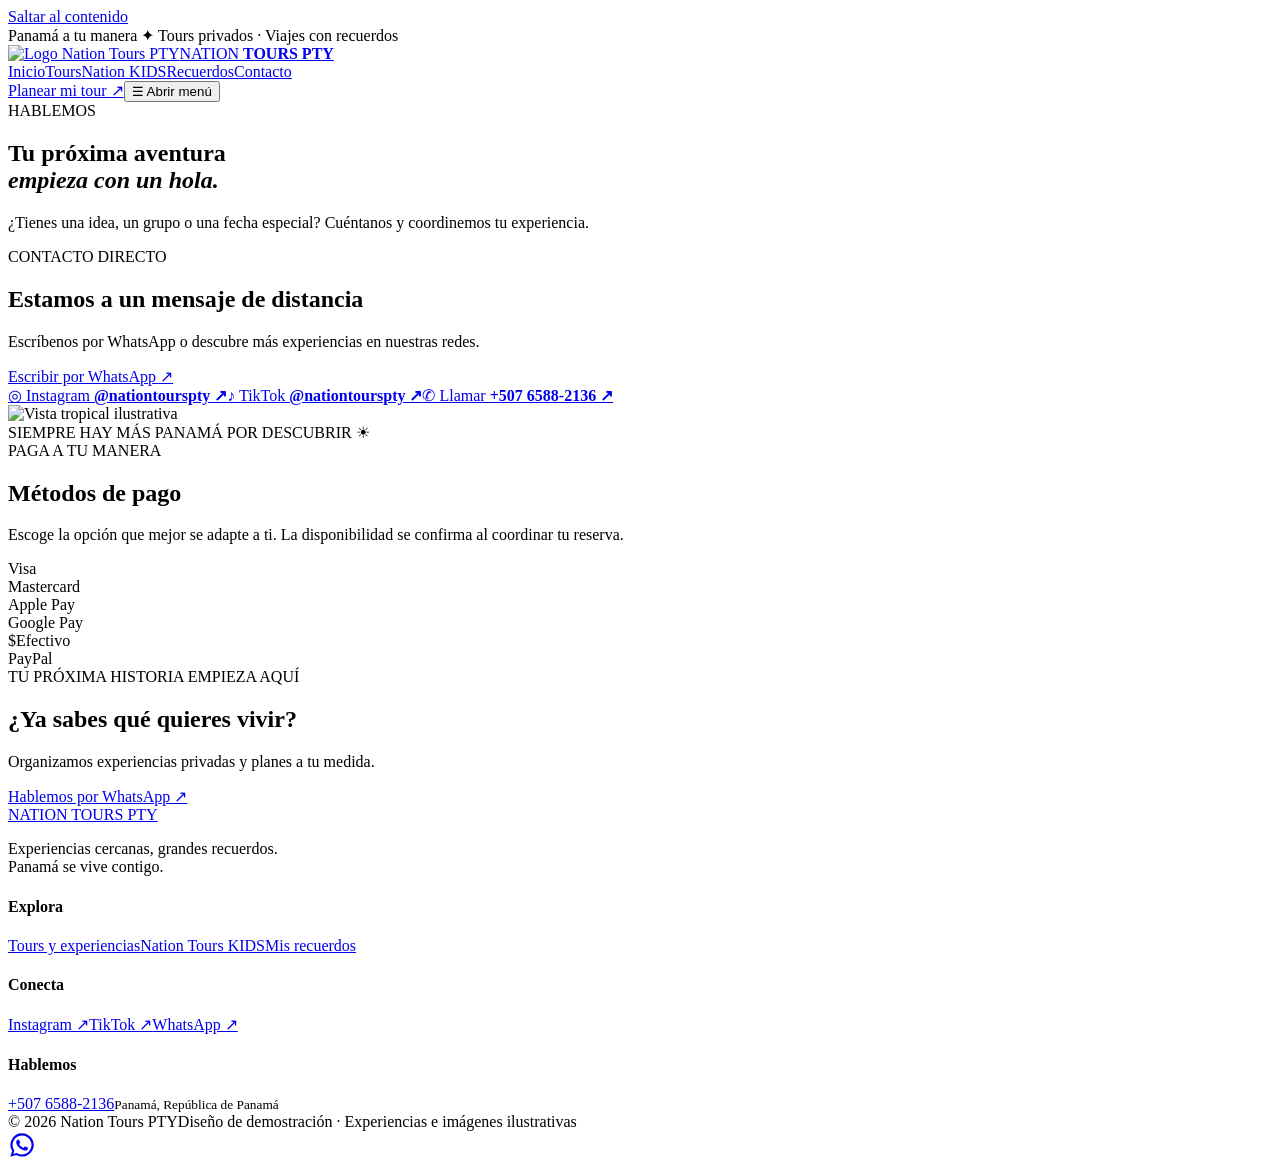
==== contacto.html @ 922f0dde "Add files via upload" ====
<!doctype html><html lang="es"><head><meta charset="utf-8"><meta name="viewport" content="width=device-width,initial-scale=1"><meta name="theme-color" content="#f9f7ef"><title>Contacto | Nation Tours PTY</title><meta name="description" content="Escríbenos para cotizar tus tours privados y experiencias en Panamá. WhatsApp, Instagram y TikTok de Nation Tours PTY."><meta name="robots" content="noindex,nofollow"><meta property="og:type" content="website"><meta property="og:site_name" content="Nation Tours PTY"><meta property="og:title" content="Contacto | Nation Tours PTY"><meta property="og:description" content="Escríbenos para cotizar tus tours privados y experiencias en Panamá. WhatsApp, Instagram y TikTok de Nation Tours PTY."><link rel="icon" href="assets/img/favicon.svg" type="image/svg+xml"><link rel="preconnect" href="https://images.unsplash.com"><link rel="stylesheet" href="assets/css/styles.css"></head><body><a class="skip" href="#main">Saltar al contenido</a><div class="topbar"><div class="wrap">Panamá a tu manera <span>✦</span> Tours privados · Viajes con recuerdos</div></div><header class="site-head"><div class="wrap navline"><a class="brand" href="index.html" aria-label="Nation Tours PTY, inicio"><img src="assets/img/logo-nation.jpg" alt="Logo Nation Tours PTY"><span>NATION <b>TOURS PTY</b></span></a><nav id="primaryNav" class="navigation" aria-label="Principal"><a class="" href="index.html">Inicio</a><a class="" href="tours.html">Tours</a><a class="" href="kids.html">Nation KIDS</a><a class="" href="recuerdos.html">Recuerdos</a><a class="active" href="contacto.html">Contacto</a></nav><div class="navright"><a href="https://wa.me/50765882136?text=Hola%2C%20quiero%20conocer%20sus%20tours" target="_blank" rel="noopener" class="btn btn-amber nav-cta">Planear mi tour <span>↗</span></a><button type="button" class="menu-toggle" id="menuToggle" aria-controls="primaryNav" aria-expanded="false">☰ <span class="sr-only">Abrir menú</span></button></div></div></header><main id="main"><section class="page-hero wrap"><span class="kicker">HABLEMOS</span><h1>Tu próxima aventura<br><em>empieza con un hola.</em></h1><p>¿Tienes una idea, un grupo o una fecha especial? Cuéntanos y coordinemos tu experiencia.</p></section><section class="section cream"><div class="wrap contact-grid"><div class="contact-card"><span class="kicker">CONTACTO DIRECTO</span><h2>Estamos a un mensaje de distancia</h2><p>Escríbenos por WhatsApp o descubre más experiencias en nuestras redes.</p><a class="btn btn-coral" href="https://wa.me/50765882136?text=Hola%2C%20quiero%20conocer%20sus%20tours" target="_blank" rel="noopener">Escribir por WhatsApp ↗</a><div class="contact-socials"><a href="https://www.instagram.com/nationtourspty/" target="_blank" rel="noopener">◎ Instagram <b>@nationtourspty ↗</b></a><a href="https://www.tiktok.com/@nationtourspty" target="_blank" rel="noopener">♪ TikTok <b>@nationtourspty ↗</b></a><a href="tel:+50765882136">✆ Llamar <b>+507 6588-2136 ↗</b></a></div></div><div class="contact-photo"><img src="https://images.unsplash.com/photo-1533105079780-92b9be482077?auto=format&fit=crop&w=1400&q=85" alt="Vista tropical ilustrativa"><div>SIEMPRE HAY MÁS PANAMÁ POR DESCUBRIR ☀</div></div></div></section><section class="section pay-section"><div class="wrap"><div class="section-heading "><span class="kicker">PAGA A TU MANERA</span><h2>Métodos de pago</h2><p>Escoge la opción que mejor se adapte a ti. La disponibilidad se confirma al coordinar tu reserva.</p></div><div class="payments "><div class="pay-item"><span class="pay-logo "><img src="https://cdn.simpleicons.org/visa/1434CB" alt="" loading="lazy" onerror="this.style.display='none'"></span><span>Visa</span></div><div class="pay-item"><span class="pay-logo "><img src="https://cdn.simpleicons.org/mastercard/EB001B" alt="" loading="lazy" onerror="this.style.display='none'"></span><span>Mastercard</span></div><div class="pay-item"><span class="pay-logo "><img src="https://cdn.simpleicons.org/applepay/000000" alt="" loading="lazy" onerror="this.style.display='none'"></span><span>Apple Pay</span></div><div class="pay-item"><span class="pay-logo "><img src="https://cdn.simpleicons.org/googlepay/4285F4" alt="" loading="lazy" onerror="this.style.display='none'"></span><span>Google Pay</span></div><div class="pay-item"><span class="pay-logo cash-logo"><span class="cash-sign" aria-hidden="true">$</span></span><span>Efectivo</span></div><div class="pay-item"><span class="pay-logo "><img src="https://cdn.simpleicons.org/paypal/003087" alt="" loading="lazy" onerror="this.style.display='none'"></span><span>PayPal</span></div></div></div></section><section class="cta-strip"><div class="wrap cta-inner"><div><span class="kicker light">TU PRÓXIMA HISTORIA EMPIEZA AQUÍ</span><h2>¿Ya sabes qué quieres vivir?</h2><p>Organizamos experiencias privadas y planes a tu medida.</p></div><a class="btn btn-white" href="https://wa.me/50765882136?text=Hola%20Nation%20Tours%20PTY%2C%20me%20interesa%20cotizar%20una%20experiencia" target="_blank" rel="noopener">Hablemos por WhatsApp ↗</a></div></section></main><footer class="site-footer"><div class="wrap footer-grid"><div><a href="index.html" class="footer-logo">NATION <span>TOURS PTY</span></a><p>Experiencias cercanas, grandes recuerdos.<br>Panamá se vive contigo.</p></div><div><h4>Explora</h4><a href="tours.html">Tours y experiencias</a><a href="kids.html">Nation Tours KIDS</a><a href="recuerdos.html">Mis recuerdos</a></div><div><h4>Conecta</h4><a href="https://www.instagram.com/nationtourspty/" target="_blank" rel="noopener">Instagram ↗</a><a href="https://www.tiktok.com/@nationtourspty" target="_blank" rel="noopener">TikTok ↗</a><a href="https://wa.me/50765882136" target="_blank" rel="noopener">WhatsApp ↗</a></div><div><h4>Hablemos</h4><a href="tel:+50765882136">+507 6588-2136</a><small>Panamá, República de Panamá</small></div></div><div class="wrap footer-bottom"><span>© 2026 Nation Tours PTY</span><span>Diseño de demostración · Experiencias e imágenes ilustrativas</span></div></footer><a class="wa-float" href="https://wa.me/50765882136?text=Hola%2C%20quiero%20informaci%C3%B3n%20sobre%20Nation%20Tours%20PTY" aria-label="Escribir por WhatsApp" target="_blank" rel="noopener"><svg viewBox="0 0 24 24" width="28" height="28" fill="currentColor"><path d="M12.04 2a9.94 9.94 0 0 0-8.5 15.1L2 22l5.05-1.48A9.95 9.95 0 1 0 12.04 2Zm0 18.1a8.1 8.1 0 0 1-4.14-1.13l-.3-.18-3 .88.88-2.9-.2-.32A8.1 8.1 0 1 1 12.04 20.1Zm4.5-6.05c-.25-.12-1.46-.72-1.69-.8-.23-.08-.39-.12-.55.12-.17.25-.63.8-.77.96-.14.16-.28.18-.53.06-.25-.13-1.04-.38-1.98-1.22-.73-.66-1.22-1.46-1.37-1.71-.14-.25-.01-.38.11-.5.11-.12.25-.28.37-.42.13-.14.17-.25.25-.41.08-.17.04-.32-.02-.44-.06-.13-.55-1.32-.75-1.8-.2-.47-.4-.4-.55-.41h-.47c-.16 0-.43.06-.66.31-.23.25-.86.85-.86 2.06 0 1.22.89 2.38 1.02 2.55.12.16 1.74 2.66 4.23 3.72.59.25 1.05.4 1.4.5.59.19 1.13.16 1.55.1.48-.06 1.46-.6 1.67-1.18.2-.57.2-1.08.14-1.18-.06-.1-.23-.16-.48-.29Z"/></svg></a><script src="assets/js/app.js" defer></script></body></html>
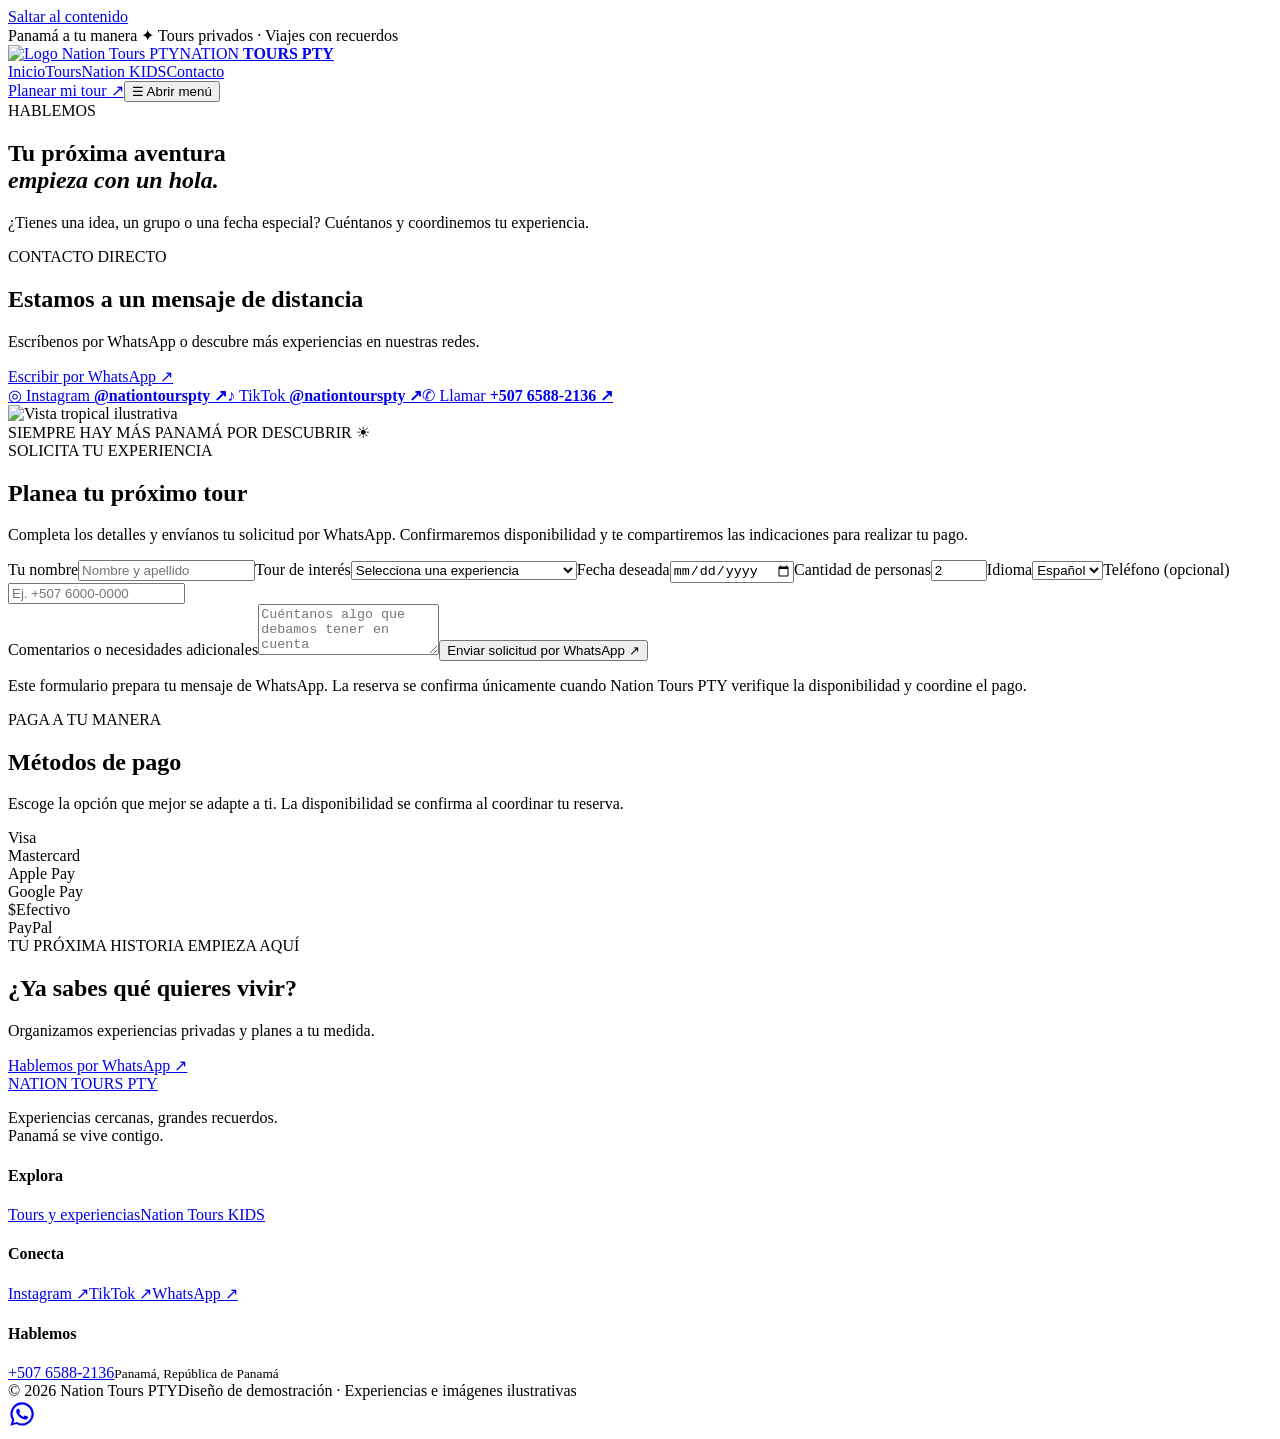
==== commit 4e1b7090: "Add files via upload" ====
--- a/contacto.html
+++ b/contacto.html
@@ -1 +1,4 @@
-<!doctype html><html lang="es"><head><meta charset="utf-8"><meta name="viewport" content="width=device-width,initial-scale=1"><meta name="theme-color" content="#f9f7ef"><title>Contacto | Nation Tours PTY</title><meta name="description" content="Escríbenos para cotizar tus tours privados y experiencias en Panamá. WhatsApp, Instagram y TikTok de Nation Tours PTY."><meta name="robots" content="noindex,nofollow"><meta property="og:type" content="website"><meta property="og:site_name" content="Nation Tours PTY"><meta property="og:title" content="Contacto | Nation Tours PTY"><meta property="og:description" content="Escríbenos para cotizar tus tours privados y experiencias en Panamá. WhatsApp, Instagram y TikTok de Nation Tours PTY."><link rel="icon" href="assets/img/favicon.svg" type="image/svg+xml"><link rel="preconnect" href="https://images.unsplash.com"><link rel="stylesheet" href="assets/css/styles.css"></head><body><a class="skip" href="#main">Saltar al contenido</a><div class="topbar"><div class="wrap">Panamá a tu manera <span>✦</span> Tours privados · Viajes con recuerdos</div></div><header class="site-head"><div class="wrap navline"><a class="brand" href="index.html" aria-label="Nation Tours PTY, inicio"><img src="assets/img/logo-nation.jpg" alt="Logo Nation Tours PTY"><span>NATION <b>TOURS PTY</b></span></a><nav id="primaryNav" class="navigation" aria-label="Principal"><a class="" href="index.html">Inicio</a><a class="" href="tours.html">Tours</a><a class="" href="kids.html">Nation KIDS</a><a class="" href="recuerdos.html">Recuerdos</a><a class="active" href="contacto.html">Contacto</a></nav><div class="navright"><a href="https://wa.me/50765882136?text=Hola%2C%20quiero%20conocer%20sus%20tours" target="_blank" rel="noopener" class="btn btn-amber nav-cta">Planear mi tour <span>↗</span></a><button type="button" class="menu-toggle" id="menuToggle" aria-controls="primaryNav" aria-expanded="false">☰ <span class="sr-only">Abrir menú</span></button></div></div></header><main id="main"><section class="page-hero wrap"><span class="kicker">HABLEMOS</span><h1>Tu próxima aventura<br><em>empieza con un hola.</em></h1><p>¿Tienes una idea, un grupo o una fecha especial? Cuéntanos y coordinemos tu experiencia.</p></section><section class="section cream"><div class="wrap contact-grid"><div class="contact-card"><span class="kicker">CONTACTO DIRECTO</span><h2>Estamos a un mensaje de distancia</h2><p>Escríbenos por WhatsApp o descubre más experiencias en nuestras redes.</p><a class="btn btn-coral" href="https://wa.me/50765882136?text=Hola%2C%20quiero%20conocer%20sus%20tours" target="_blank" rel="noopener">Escribir por WhatsApp ↗</a><div class="contact-socials"><a href="https://www.instagram.com/nationtourspty/" target="_blank" rel="noopener">◎ Instagram <b>@nationtourspty ↗</b></a><a href="https://www.tiktok.com/@nationtourspty" target="_blank" rel="noopener">♪ TikTok <b>@nationtourspty ↗</b></a><a href="tel:+50765882136">✆ Llamar <b>+507 6588-2136 ↗</b></a></div></div><div class="contact-photo"><img src="https://images.unsplash.com/photo-1533105079780-92b9be482077?auto=format&fit=crop&w=1400&q=85" alt="Vista tropical ilustrativa"><div>SIEMPRE HAY MÁS PANAMÁ POR DESCUBRIR ☀</div></div></div></section><section class="section pay-section"><div class="wrap"><div class="section-heading "><span class="kicker">PAGA A TU MANERA</span><h2>Métodos de pago</h2><p>Escoge la opción que mejor se adapte a ti. La disponibilidad se confirma al coordinar tu reserva.</p></div><div class="payments "><div class="pay-item"><span class="pay-logo "><img src="https://cdn.simpleicons.org/visa/1434CB" alt="" loading="lazy" onerror="this.style.display='none'"></span><span>Visa</span></div><div class="pay-item"><span class="pay-logo "><img src="https://cdn.simpleicons.org/mastercard/EB001B" alt="" loading="lazy" onerror="this.style.display='none'"></span><span>Mastercard</span></div><div class="pay-item"><span class="pay-logo "><img src="https://cdn.simpleicons.org/applepay/000000" alt="" loading="lazy" onerror="this.style.display='none'"></span><span>Apple Pay</span></div><div class="pay-item"><span class="pay-logo "><img src="https://cdn.simpleicons.org/googlepay/4285F4" alt="" loading="lazy" onerror="this.style.display='none'"></span><span>Google Pay</span></div><div class="pay-item"><span class="pay-logo cash-logo"><span class="cash-sign" aria-hidden="true">$</span></span><span>Efectivo</span></div><div class="pay-item"><span class="pay-logo "><img src="https://cdn.simpleicons.org/paypal/003087" alt="" loading="lazy" onerror="this.style.display='none'"></span><span>PayPal</span></div></div></div></section><section class="cta-strip"><div class="wrap cta-inner"><div><span class="kicker light">TU PRÓXIMA HISTORIA EMPIEZA AQUÍ</span><h2>¿Ya sabes qué quieres vivir?</h2><p>Organizamos experiencias privadas y planes a tu medida.</p></div><a class="btn btn-white" href="https://wa.me/50765882136?text=Hola%20Nation%20Tours%20PTY%2C%20me%20interesa%20cotizar%20una%20experiencia" target="_blank" rel="noopener">Hablemos por WhatsApp ↗</a></div></section></main><footer class="site-footer"><div class="wrap footer-grid"><div><a href="index.html" class="footer-logo">NATION <span>TOURS PTY</span></a><p>Experiencias cercanas, grandes recuerdos.<br>Panamá se vive contigo.</p></div><div><h4>Explora</h4><a href="tours.html">Tours y experiencias</a><a href="kids.html">Nation Tours KIDS</a><a href="recuerdos.html">Mis recuerdos</a></div><div><h4>Conecta</h4><a href="https://www.instagram.com/nationtourspty/" target="_blank" rel="noopener">Instagram ↗</a><a href="https://www.tiktok.com/@nationtourspty" target="_blank" rel="noopener">TikTok ↗</a><a href="https://wa.me/50765882136" target="_blank" rel="noopener">WhatsApp ↗</a></div><div><h4>Hablemos</h4><a href="tel:+50765882136">+507 6588-2136</a><small>Panamá, República de Panamá</small></div></div><div class="wrap footer-bottom"><span>© 2026 Nation Tours PTY</span><span>Diseño de demostración · Experiencias e imágenes ilustrativas</span></div></footer><a class="wa-float" href="https://wa.me/50765882136?text=Hola%2C%20quiero%20informaci%C3%B3n%20sobre%20Nation%20Tours%20PTY" aria-label="Escribir por WhatsApp" target="_blank" rel="noopener"><svg viewBox="0 0 24 24" width="28" height="28" fill="currentColor"><path d="M12.04 2a9.94 9.94 0 0 0-8.5 15.1L2 22l5.05-1.48A9.95 9.95 0 1 0 12.04 2Zm0 18.1a8.1 8.1 0 0 1-4.14-1.13l-.3-.18-3 .88.88-2.9-.2-.32A8.1 8.1 0 1 1 12.04 20.1Zm4.5-6.05c-.25-.12-1.46-.72-1.69-.8-.23-.08-.39-.12-.55.12-.17.25-.63.8-.77.96-.14.16-.28.18-.53.06-.25-.13-1.04-.38-1.98-1.22-.73-.66-1.22-1.46-1.37-1.71-.14-.25-.01-.38.11-.5.11-.12.25-.28.37-.42.13-.14.17-.25.25-.41.08-.17.04-.32-.02-.44-.06-.13-.55-1.32-.75-1.8-.2-.47-.4-.4-.55-.41h-.47c-.16 0-.43.06-.66.31-.23.25-.86.85-.86 2.06 0 1.22.89 2.38 1.02 2.55.12.16 1.74 2.66 4.23 3.72.59.25 1.05.4 1.4.5.59.19 1.13.16 1.55.1.48-.06 1.46-.6 1.67-1.18.2-.57.2-1.08.14-1.18-.06-.1-.23-.16-.48-.29Z"/></svg></a><script src="assets/js/app.js" defer></script></body></html>+<!DOCTYPE html>
+<html lang="es"><head><meta charset="utf-8"/><meta content="width=device-width,initial-scale=1" name="viewport"/><meta content="#f9f7ef" name="theme-color"/><title>Contacto | Nation Tours PTY</title><meta content="Escríbenos para cotizar tus tours privados y experiencias en Panamá. WhatsApp, Instagram y TikTok de Nation Tours PTY." name="description"/><meta content="noindex,nofollow" name="robots"/><meta content="website" property="og:type"/><meta content="Nation Tours PTY" property="og:site_name"/><meta content="Contacto | Nation Tours PTY" property="og:title"/><meta content="Escríbenos para cotizar tus tours privados y experiencias en Panamá. WhatsApp, Instagram y TikTok de Nation Tours PTY." property="og:description"/><link href="assets/img/favicon.svg" rel="icon" type="image/svg+xml"/><link href="https://images.unsplash.com" rel="preconnect"/><link href="assets/css/styles.css" rel="stylesheet"/></head><body><a class="skip" href="#main">Saltar al contenido</a><div class="topbar"><div class="wrap">Panamá a tu manera <span>✦</span> Tours privados · Viajes con recuerdos</div></div><header class="site-head"><div class="wrap navline"><a aria-label="Nation Tours PTY, inicio" class="brand" href="index.html"><img alt="Logo Nation Tours PTY" src="assets/img/logo-nation.jpg"/><span>NATION <b>TOURS PTY</b></span></a><nav aria-label="Principal" class="navigation" id="primaryNav"><a class="" href="index.html">Inicio</a><a class="" href="tours.html">Tours</a><a class="" href="kids.html">Nation KIDS</a><a class="active" href="contacto.html">Contacto</a></nav><div class="navright"><a class="btn btn-amber nav-cta" href="https://wa.me/50765882136?text=Hola%2C%20quiero%20conocer%20sus%20tours" rel="noopener" target="_blank">Planear mi tour <span>↗</span></a><button aria-controls="primaryNav" aria-expanded="false" class="menu-toggle" id="menuToggle" type="button">☰ <span class="sr-only">Abrir menú</span></button></div></div></header><main id="main"><section class="page-hero wrap"><span class="kicker">HABLEMOS</span><h1>Tu próxima aventura<br/><em>empieza con un hola.</em></h1><p>¿Tienes una idea, un grupo o una fecha especial? Cuéntanos y coordinemos tu experiencia.</p></section><section class="section cream"><div class="wrap contact-grid"><div class="contact-card"><span class="kicker">CONTACTO DIRECTO</span><h2>Estamos a un mensaje de distancia</h2><p>Escríbenos por WhatsApp o descubre más experiencias en nuestras redes.</p><a class="btn btn-coral" href="https://wa.me/50765882136?text=Hola%2C%20quiero%20conocer%20sus%20tours" rel="noopener" target="_blank">Escribir por WhatsApp ↗</a><div class="contact-socials"><a href="https://www.instagram.com/nationtourspty/" rel="noopener" target="_blank">◎ Instagram <b>@nationtourspty ↗</b></a><a href="https://www.tiktok.com/@nationtourspty" rel="noopener" target="_blank">♪ TikTok <b>@nationtourspty ↗</b></a><a href="tel:+50765882136">✆ Llamar <b>+507 6588-2136 ↗</b></a></div></div><div class="contact-photo"><img alt="Vista tropical ilustrativa" src="https://images.unsplash.com/photo-1533105079780-92b9be482077?auto=format&amp;fit=crop&amp;w=1400&amp;q=85"/><div>SIEMPRE HAY MÁS PANAMÁ POR DESCUBRIR ☀</div></div></div></section><section class="section cream" id="reserva"><div class="wrap"><div class="section-heading"><span class="kicker">SOLICITA TU EXPERIENCIA</span><h2>Planea tu próximo tour</h2><p>Completa los detalles y envíanos tu solicitud por WhatsApp. Confirmaremos disponibilidad y te compartiremos las indicaciones para realizar tu pago.</p></div><form class="reservation-form" id="reservationForm"><div class="form-grid"><label>Tu nombre<input autocomplete="name" maxlength="100" name="nombre" placeholder="Nombre y apellido" required=""/></label><label>Tour de interés<select name="tour" required=""><option value="">Selecciona una experiencia</option><option>Panama City Tour</option><option>Naturaleza y aventura</option><option>Experiencia privada personalizada</option><option>Nation Tours PTY KIDS</option></select></label><label>Fecha deseada<input name="fecha" required="" type="date"/></label><label>Cantidad de personas<input max="100" min="1" name="personas" required="" type="number" value="2"/></label><label>Idioma<select name="idioma"><option>Español</option><option>English</option></select></label><label>Teléfono (opcional)<input autocomplete="tel" name="telefono" placeholder="Ej. +507 6000-0000" type="tel"/></label></div><label class="form-message-label">Comentarios o necesidades adicionales<textarea maxlength="400" name="notas" placeholder="Cuéntanos algo que debamos tener en cuenta" rows="3"></textarea></label><button class="btn btn-dark" type="submit">Enviar solicitud por WhatsApp ↗</button><p class="form-disclaimer">Este formulario prepara tu mensaje de WhatsApp. La reserva se confirma únicamente cuando Nation Tours PTY verifique la disponibilidad y coordine el pago.</p></form></div></section><section class="section pay-section"><div class="wrap"><div class="section-heading"><span class="kicker">PAGA A TU MANERA</span><h2>Métodos de pago</h2><p>Escoge la opción que mejor se adapte a ti. La disponibilidad se confirma al coordinar tu reserva.</p></div><div class="payments"><div class="pay-item"><span class="pay-logo"><img alt="" loading="lazy" onerror="this.style.display='none'" src="https://cdn.simpleicons.org/visa/1434CB"/></span><span>Visa</span></div><div class="pay-item"><span class="pay-logo"><img alt="" loading="lazy" onerror="this.style.display='none'" src="https://cdn.simpleicons.org/mastercard/EB001B"/></span><span>Mastercard</span></div><div class="pay-item"><span class="pay-logo"><img alt="" loading="lazy" onerror="this.style.display='none'" src="https://cdn.simpleicons.org/applepay/000000"/></span><span>Apple Pay</span></div><div class="pay-item"><span class="pay-logo"><img alt="" loading="lazy" onerror="this.style.display='none'" src="https://cdn.simpleicons.org/googlepay/4285F4"/></span><span>Google Pay</span></div><div class="pay-item"><span class="pay-logo cash-logo"><span aria-hidden="true" class="cash-sign">$</span></span><span>Efectivo</span></div><div class="pay-item"><span class="pay-logo"><img alt="" loading="lazy" onerror="this.style.display='none'" src="https://cdn.simpleicons.org/paypal/003087"/></span><span>PayPal</span></div></div></div></section><section class="cta-strip"><div class="wrap cta-inner"><div><span class="kicker light">TU PRÓXIMA HISTORIA EMPIEZA AQUÍ</span><h2>¿Ya sabes qué quieres vivir?</h2><p>Organizamos experiencias privadas y planes a tu medida.</p></div><a class="btn btn-white" href="https://wa.me/50765882136?text=Hola%20Nation%20Tours%20PTY%2C%20me%20interesa%20cotizar%20una%20experiencia" rel="noopener" target="_blank">Hablemos por WhatsApp ↗</a></div></section></main><footer class="site-footer"><div class="wrap footer-grid"><div><a class="footer-logo" href="index.html">NATION <span>TOURS PTY</span></a><p>Experiencias cercanas, grandes recuerdos.<br/>Panamá se vive contigo.</p></div><div><h4>Explora</h4><a href="tours.html">Tours y experiencias</a><a href="kids.html">Nation Tours KIDS</a></div><div><h4>Conecta</h4><a href="https://www.instagram.com/nationtourspty/" rel="noopener" target="_blank">Instagram ↗</a><a href="https://www.tiktok.com/@nationtourspty" rel="noopener" target="_blank">TikTok ↗</a><a href="https://wa.me/50765882136" rel="noopener" target="_blank">WhatsApp ↗</a></div><div><h4>Hablemos</h4><a href="tel:+50765882136">+507 6588-2136</a><small>Panamá, República de Panamá</small></div></div><div class="wrap footer-bottom"><span>© 2026 Nation Tours PTY</span><span>Diseño de demostración · Experiencias e imágenes ilustrativas</span></div></footer><a aria-label="Escribir por WhatsApp" class="wa-float" href="https://wa.me/50765882136?text=Hola%2C%20quiero%20informaci%C3%B3n%20sobre%20Nation%20Tours%20PTY" rel="noopener" target="_blank"><svg fill="currentColor" height="28" viewbox="0 0 24 24" width="28"><path d="M12.04 2a9.94 9.94 0 0 0-8.5 15.1L2 22l5.05-1.48A9.95 9.95 0 1 0 12.04 2Zm0 18.1a8.1 8.1 0 0 1-4.14-1.13l-.3-.18-3 .88.88-2.9-.2-.32A8.1 8.1 0 1 1 12.04 20.1Zm4.5-6.05c-.25-.12-1.46-.72-1.69-.8-.23-.08-.39-.12-.55.12-.17.25-.63.8-.77.96-.14.16-.28.18-.53.06-.25-.13-1.04-.38-1.98-1.22-.73-.66-1.22-1.46-1.37-1.71-.14-.25-.01-.38.11-.5.11-.12.25-.28.37-.42.13-.14.17-.25.25-.41.08-.17.04-.32-.02-.44-.06-.13-.55-1.32-.75-1.8-.2-.47-.4-.4-.55-.41h-.47c-.16 0-.43.06-.66.31-.23.25-.86.85-.86 2.06 0 1.22.89 2.38 1.02 2.55.12.16 1.74 2.66 4.23 3.72.59.25 1.05.4 1.4.5.59.19 1.13.16 1.55.1.48-.06 1.46-.6 1.67-1.18.2-.57.2-1.08.14-1.18-.06-.1-.23-.16-.48-.29Z"></path></svg></a><script defer="" src="assets/js/app.js"></script><script>
+  (function(){const form=document.getElementById('reservationForm');if(!form)return;const date=form.querySelector('[name="fecha"]');date.min=new Date().toLocaleDateString('en-CA');form.addEventListener('submit',function(e){e.preventDefault();if(!form.reportValidity())return;const v=new FormData(form);const lines=['¡Hola, Nation Tours PTY! Quiero solicitar una reserva:','Nombre: '+v.get('nombre'),'Experiencia: '+v.get('tour'),'Fecha: '+v.get('fecha'),'Participantes: '+v.get('personas'),'Idioma: '+v.get('idioma')];if(v.get('telefono'))lines.push('Teléfono: '+v.get('telefono'));if(v.get('notas'))lines.push('Comentarios: '+v.get('notas'));lines.push('Quedo pendiente de la confirmación de disponibilidad y el enlace de pago.');window.open('https://wa.me/50765882136?text='+encodeURIComponent(lines.join('\n')),'_blank','noopener');});})();
+  </script></body></html>
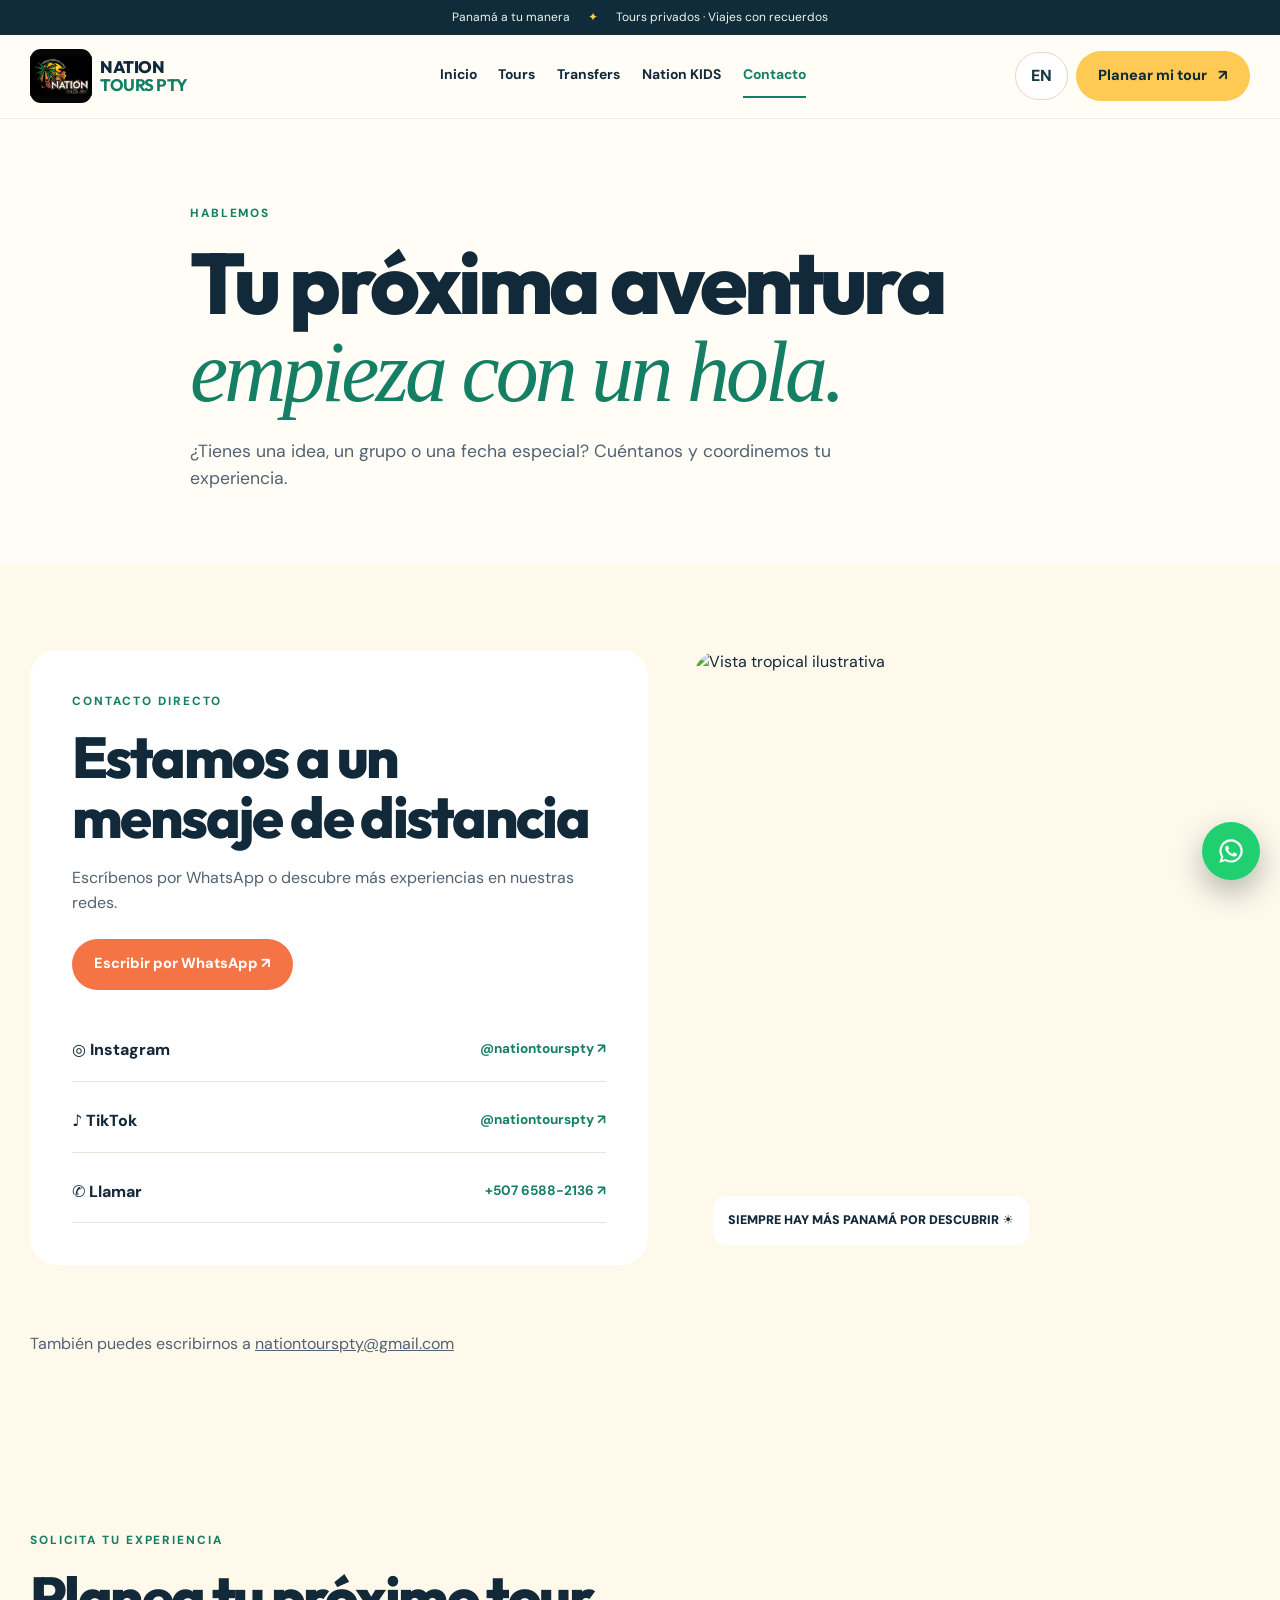
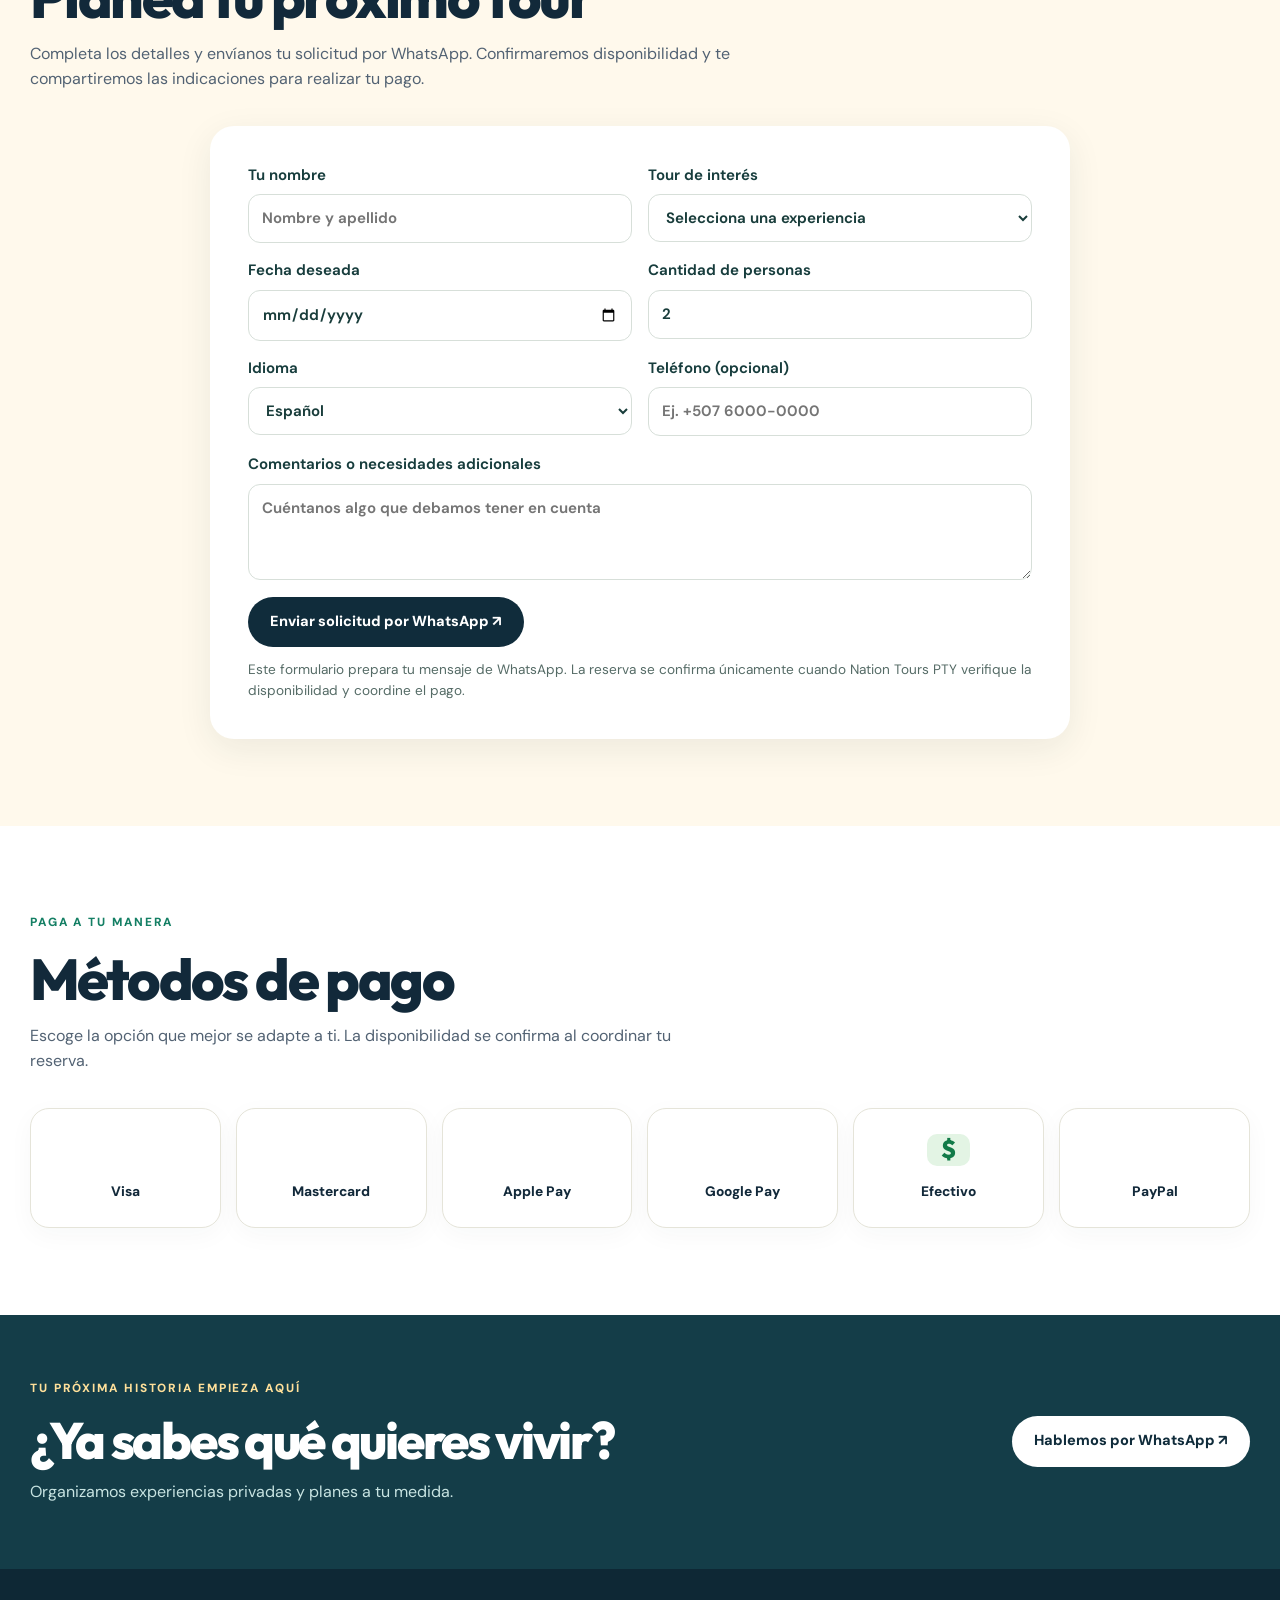
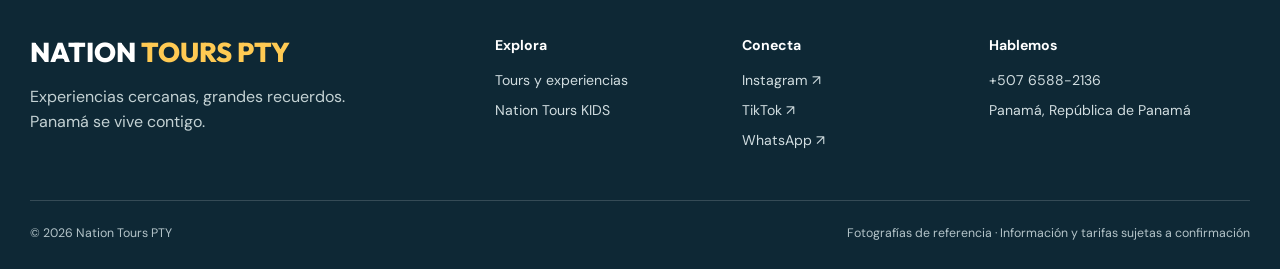
==== commit 0ad6397d: "Update 7" ====
--- a/contacto.html
+++ b/contacto.html
@@ -1,4 +1,6 @@
-<!DOCTYPE html>
-<html lang="es"><head><meta charset="utf-8"/><meta content="width=device-width,initial-scale=1" name="viewport"/><meta content="#f9f7ef" name="theme-color"/><title>Contacto | Nation Tours PTY</title><meta content="Escríbenos para cotizar tus tours privados y experiencias en Panamá. WhatsApp, Instagram y TikTok de Nation Tours PTY." name="description"/><meta content="noindex,nofollow" name="robots"/><meta content="website" property="og:type"/><meta content="Nation Tours PTY" property="og:site_name"/><meta content="Contacto | Nation Tours PTY" property="og:title"/><meta content="Escríbenos para cotizar tus tours privados y experiencias en Panamá. WhatsApp, Instagram y TikTok de Nation Tours PTY." property="og:description"/><link href="assets/img/favicon.svg" rel="icon" type="image/svg+xml"/><link href="https://images.unsplash.com" rel="preconnect"/><link href="assets/css/styles.css" rel="stylesheet"/></head><body><a class="skip" href="#main">Saltar al contenido</a><div class="topbar"><div class="wrap">Panamá a tu manera <span>✦</span> Tours privados · Viajes con recuerdos</div></div><header class="site-head"><div class="wrap navline"><a aria-label="Nation Tours PTY, inicio" class="brand" href="index.html"><img alt="Logo Nation Tours PTY" src="assets/img/logo-nation.jpg"/><span>NATION <b>TOURS PTY</b></span></a><nav aria-label="Principal" class="navigation" id="primaryNav"><a class="" href="index.html">Inicio</a><a class="" href="tours.html">Tours</a><a class="" href="kids.html">Nation KIDS</a><a class="active" href="contacto.html">Contacto</a></nav><div class="navright"><a class="btn btn-amber nav-cta" href="https://wa.me/50765882136?text=Hola%2C%20quiero%20conocer%20sus%20tours" rel="noopener" target="_blank">Planear mi tour <span>↗</span></a><button aria-controls="primaryNav" aria-expanded="false" class="menu-toggle" id="menuToggle" type="button">☰ <span class="sr-only">Abrir menú</span></button></div></div></header><main id="main"><section class="page-hero wrap"><span class="kicker">HABLEMOS</span><h1>Tu próxima aventura<br/><em>empieza con un hola.</em></h1><p>¿Tienes una idea, un grupo o una fecha especial? Cuéntanos y coordinemos tu experiencia.</p></section><section class="section cream"><div class="wrap contact-grid"><div class="contact-card"><span class="kicker">CONTACTO DIRECTO</span><h2>Estamos a un mensaje de distancia</h2><p>Escríbenos por WhatsApp o descubre más experiencias en nuestras redes.</p><a class="btn btn-coral" href="https://wa.me/50765882136?text=Hola%2C%20quiero%20conocer%20sus%20tours" rel="noopener" target="_blank">Escribir por WhatsApp ↗</a><div class="contact-socials"><a href="https://www.instagram.com/nationtourspty/" rel="noopener" target="_blank">◎ Instagram <b>@nationtourspty ↗</b></a><a href="https://www.tiktok.com/@nationtourspty" rel="noopener" target="_blank">♪ TikTok <b>@nationtourspty ↗</b></a><a href="tel:+50765882136">✆ Llamar <b>+507 6588-2136 ↗</b></a></div></div><div class="contact-photo"><img alt="Vista tropical ilustrativa" src="https://images.unsplash.com/photo-1533105079780-92b9be482077?auto=format&amp;fit=crop&amp;w=1400&amp;q=85"/><div>SIEMPRE HAY MÁS PANAMÁ POR DESCUBRIR ☀</div></div></div></section><section class="section cream" id="reserva"><div class="wrap"><div class="section-heading"><span class="kicker">SOLICITA TU EXPERIENCIA</span><h2>Planea tu próximo tour</h2><p>Completa los detalles y envíanos tu solicitud por WhatsApp. Confirmaremos disponibilidad y te compartiremos las indicaciones para realizar tu pago.</p></div><form class="reservation-form" id="reservationForm"><div class="form-grid"><label>Tu nombre<input autocomplete="name" maxlength="100" name="nombre" placeholder="Nombre y apellido" required=""/></label><label>Tour de interés<select name="tour" required=""><option value="">Selecciona una experiencia</option><option>Panama City Tour</option><option>Naturaleza y aventura</option><option>Experiencia privada personalizada</option><option>Nation Tours PTY KIDS</option></select></label><label>Fecha deseada<input name="fecha" required="" type="date"/></label><label>Cantidad de personas<input max="100" min="1" name="personas" required="" type="number" value="2"/></label><label>Idioma<select name="idioma"><option>Español</option><option>English</option></select></label><label>Teléfono (opcional)<input autocomplete="tel" name="telefono" placeholder="Ej. +507 6000-0000" type="tel"/></label></div><label class="form-message-label">Comentarios o necesidades adicionales<textarea maxlength="400" name="notas" placeholder="Cuéntanos algo que debamos tener en cuenta" rows="3"></textarea></label><button class="btn btn-dark" type="submit">Enviar solicitud por WhatsApp ↗</button><p class="form-disclaimer">Este formulario prepara tu mensaje de WhatsApp. La reserva se confirma únicamente cuando Nation Tours PTY verifique la disponibilidad y coordine el pago.</p></form></div></section><section class="section pay-section"><div class="wrap"><div class="section-heading"><span class="kicker">PAGA A TU MANERA</span><h2>Métodos de pago</h2><p>Escoge la opción que mejor se adapte a ti. La disponibilidad se confirma al coordinar tu reserva.</p></div><div class="payments"><div class="pay-item"><span class="pay-logo"><img alt="" loading="lazy" onerror="this.style.display='none'" src="https://cdn.simpleicons.org/visa/1434CB"/></span><span>Visa</span></div><div class="pay-item"><span class="pay-logo"><img alt="" loading="lazy" onerror="this.style.display='none'" src="https://cdn.simpleicons.org/mastercard/EB001B"/></span><span>Mastercard</span></div><div class="pay-item"><span class="pay-logo"><img alt="" loading="lazy" onerror="this.style.display='none'" src="https://cdn.simpleicons.org/applepay/000000"/></span><span>Apple Pay</span></div><div class="pay-item"><span class="pay-logo"><img alt="" loading="lazy" onerror="this.style.display='none'" src="https://cdn.simpleicons.org/googlepay/4285F4"/></span><span>Google Pay</span></div><div class="pay-item"><span class="pay-logo cash-logo"><span aria-hidden="true" class="cash-sign">$</span></span><span>Efectivo</span></div><div class="pay-item"><span class="pay-logo"><img alt="" loading="lazy" onerror="this.style.display='none'" src="https://cdn.simpleicons.org/paypal/003087"/></span><span>PayPal</span></div></div></div></section><section class="cta-strip"><div class="wrap cta-inner"><div><span class="kicker light">TU PRÓXIMA HISTORIA EMPIEZA AQUÍ</span><h2>¿Ya sabes qué quieres vivir?</h2><p>Organizamos experiencias privadas y planes a tu medida.</p></div><a class="btn btn-white" href="https://wa.me/50765882136?text=Hola%20Nation%20Tours%20PTY%2C%20me%20interesa%20cotizar%20una%20experiencia" rel="noopener" target="_blank">Hablemos por WhatsApp ↗</a></div></section></main><footer class="site-footer"><div class="wrap footer-grid"><div><a class="footer-logo" href="index.html">NATION <span>TOURS PTY</span></a><p>Experiencias cercanas, grandes recuerdos.<br/>Panamá se vive contigo.</p></div><div><h4>Explora</h4><a href="tours.html">Tours y experiencias</a><a href="kids.html">Nation Tours KIDS</a></div><div><h4>Conecta</h4><a href="https://www.instagram.com/nationtourspty/" rel="noopener" target="_blank">Instagram ↗</a><a href="https://www.tiktok.com/@nationtourspty" rel="noopener" target="_blank">TikTok ↗</a><a href="https://wa.me/50765882136" rel="noopener" target="_blank">WhatsApp ↗</a></div><div><h4>Hablemos</h4><a href="tel:+50765882136">+507 6588-2136</a><small>Panamá, República de Panamá</small></div></div><div class="wrap footer-bottom"><span>© 2026 Nation Tours PTY</span><span>Diseño de demostración · Experiencias e imágenes ilustrativas</span></div></footer><a aria-label="Escribir por WhatsApp" class="wa-float" href="https://wa.me/50765882136?text=Hola%2C%20quiero%20informaci%C3%B3n%20sobre%20Nation%20Tours%20PTY" rel="noopener" target="_blank"><svg fill="currentColor" height="28" viewbox="0 0 24 24" width="28"><path d="M12.04 2a9.94 9.94 0 0 0-8.5 15.1L2 22l5.05-1.48A9.95 9.95 0 1 0 12.04 2Zm0 18.1a8.1 8.1 0 0 1-4.14-1.13l-.3-.18-3 .88.88-2.9-.2-.32A8.1 8.1 0 1 1 12.04 20.1Zm4.5-6.05c-.25-.12-1.46-.72-1.69-.8-.23-.08-.39-.12-.55.12-.17.25-.63.8-.77.96-.14.16-.28.18-.53.06-.25-.13-1.04-.38-1.98-1.22-.73-.66-1.22-1.46-1.37-1.71-.14-.25-.01-.38.11-.5.11-.12.25-.28.37-.42.13-.14.17-.25.25-.41.08-.17.04-.32-.02-.44-.06-.13-.55-1.32-.75-1.8-.2-.47-.4-.4-.55-.41h-.47c-.16 0-.43.06-.66.31-.23.25-.86.85-.86 2.06 0 1.22.89 2.38 1.02 2.55.12.16 1.74 2.66 4.23 3.72.59.25 1.05.4 1.4.5.59.19 1.13.16 1.55.1.48-.06 1.46-.6 1.67-1.18.2-.57.2-1.08.14-1.18-.06-.1-.23-.16-.48-.29Z"></path></svg></a><script defer="" src="assets/js/app.js"></script><script>
+<!doctype html>
+
+
+<html lang="es"><head><meta charset="utf-8"/><meta content="width=device-width,initial-scale=1" name="viewport"/><meta content="#f9f7ef" name="theme-color"/><title>Contacto | Nation Tours PTY</title><meta content="Escríbenos para cotizar tus tours privados y experiencias en Panamá. WhatsApp, Instagram y TikTok de Nation Tours PTY." name="description"/><meta content="noindex,nofollow" name="robots"/><meta content="website" property="og:type"/><meta content="Nation Tours PTY" property="og:site_name"/><meta content="Contacto | Nation Tours PTY" property="og:title"/><meta content="Escríbenos para cotizar tus tours privados y experiencias en Panamá. WhatsApp, Instagram y TikTok de Nation Tours PTY." property="og:description"/><link href="assets/img/favicon.svg" rel="icon" type="image/svg+xml"/><link href="https://images.unsplash.com" rel="preconnect"/><link href="assets/css/styles.css" rel="stylesheet"/></head><body><a class="skip" href="#main">Saltar al contenido</a><div class="topbar"><div class="wrap">Panamá a tu manera <span>✦</span> Tours privados · Viajes con recuerdos</div></div><header class="site-head"><div class="wrap navline"><a aria-label="Nation Tours PTY, inicio" class="brand" href="index.html"><img alt="Logo Nation Tours PTY" src="assets/img/logo-nation.jpg"/><span>NATION <b>TOURS PTY</b></span></a><nav aria-label="Principal" class="navigation" id="primaryNav"><a class="" href="index.html">Inicio</a><a class="" href="tours.html">Tours</a><a href="transfers.html">Transfers</a><a class="" href="kids.html">Nation KIDS</a><a class="active" href="contacto.html">Contacto</a></nav><div class="navright"><button aria-label="Cambiar idioma a inglés" class="lang-switch" type="button">EN</button><a class="btn btn-amber nav-cta" href="https://wa.me/50765882136?text=Hola%2C%20quiero%20conocer%20sus%20tours" rel="noopener" target="_blank">Planear mi tour <span>↗</span></a><button aria-controls="primaryNav" aria-expanded="false" class="menu-toggle" id="menuToggle" type="button">☰ <span class="sr-only">Abrir menú</span></button></div></div></header><main id="main"><section class="page-hero wrap"><span class="kicker">HABLEMOS</span><h1>Tu próxima aventura<br/><em>empieza con un hola.</em></h1><p>¿Tienes una idea, un grupo o una fecha especial? Cuéntanos y coordinemos tu experiencia.</p></section><section class="section cream"><div class="wrap contact-grid"><div class="contact-card"><span class="kicker">CONTACTO DIRECTO</span><h2>Estamos a un mensaje de distancia</h2><p>Escríbenos por WhatsApp o descubre más experiencias en nuestras redes.</p><a class="btn btn-coral" href="https://wa.me/50765882136?text=Hola%2C%20quiero%20conocer%20sus%20tours" rel="noopener" target="_blank">Escribir por WhatsApp ↗</a><div class="contact-socials"><a href="https://www.instagram.com/nationtourspty/" rel="noopener" target="_blank">◎ Instagram <b>@nationtourspty ↗</b></a><a href="https://www.tiktok.com/@nationtourspty" rel="noopener" target="_blank">♪ TikTok <b>@nationtourspty ↗</b></a><a href="tel:+50765882136">✆ Llamar <b>+507 6588-2136 ↗</b></a></div></div><div class="contact-photo"><img alt="Vista tropical ilustrativa" src="https://images.unsplash.com/photo-1533105079780-92b9be482077?auto=format&amp;fit=crop&amp;w=1400&amp;q=85"/><div>SIEMPRE HAY MÁS PANAMÁ POR DESCUBRIR ☀</div></div><p class="contact-email">También puedes escribirnos a <a href="mailto:nationtourspty@gmail.com">nationtourspty@gmail.com</a></p></div></section><section class="section cream" id="reserva"><div class="wrap"><div class="section-heading"><span class="kicker">SOLICITA TU EXPERIENCIA</span><h2>Planea tu próximo tour</h2><p>Completa los detalles y envíanos tu solicitud por WhatsApp. Confirmaremos disponibilidad y te compartiremos las indicaciones para realizar tu pago.</p></div><form class="reservation-form" id="reservationForm"><div class="form-grid"><label>Tu nombre<input autocomplete="name" maxlength="100" name="nombre" placeholder="Nombre y apellido" required=""/></label><label>Tour de interés<select name="tour" required=""><option value="">Selecciona una experiencia</option><option>Panama City Tour</option><option>Panama Canal Experience</option><option>Monkey Island Tour</option><option>Canal y Fuerte de San Lorenzo</option><option>Tours desde el puerto de cruceros</option><option>Transfer o transporte por hora</option><option>Nation Tours PTY KIDS</option><option>Experiencia personalizada</option></select></label><label>Fecha deseada<input name="fecha" required="" type="date"/></label><label>Cantidad de personas<input max="100" min="1" name="personas" required="" type="number" value="2"/></label><label>Idioma<select name="idioma"><option>Español</option><option>English</option></select></label><label>Teléfono (opcional)<input autocomplete="tel" name="telefono" placeholder="Ej. +507 6000-0000" type="tel"/></label></div><label class="form-message-label">Comentarios o necesidades adicionales<textarea maxlength="400" name="notas" placeholder="Cuéntanos algo que debamos tener en cuenta" rows="3"></textarea></label><button class="btn btn-dark" type="submit">Enviar solicitud por WhatsApp ↗</button><p class="form-disclaimer">Este formulario prepara tu mensaje de WhatsApp. La reserva se confirma únicamente cuando Nation Tours PTY verifique la disponibilidad y coordine el pago.</p></form></div></section><section class="section pay-section"><div class="wrap"><div class="section-heading"><span class="kicker">PAGA A TU MANERA</span><h2>Métodos de pago</h2><p>Escoge la opción que mejor se adapte a ti. La disponibilidad se confirma al coordinar tu reserva.</p></div><div class="payments"><div class="pay-item"><span class="pay-logo"><img alt="" loading="lazy" onerror="this.style.display='none'" src="https://cdn.simpleicons.org/visa/1434CB"/></span><span>Visa</span></div><div class="pay-item"><span class="pay-logo"><img alt="" loading="lazy" onerror="this.style.display='none'" src="https://cdn.simpleicons.org/mastercard/EB001B"/></span><span>Mastercard</span></div><div class="pay-item"><span class="pay-logo"><img alt="" loading="lazy" onerror="this.style.display='none'" src="https://cdn.simpleicons.org/applepay/000000"/></span><span>Apple Pay</span></div><div class="pay-item"><span class="pay-logo"><img alt="" loading="lazy" onerror="this.style.display='none'" src="https://cdn.simpleicons.org/googlepay/4285F4"/></span><span>Google Pay</span></div><div class="pay-item"><span class="pay-logo cash-logo"><span aria-hidden="true" class="cash-sign">$</span></span><span>Efectivo</span></div><div class="pay-item"><span class="pay-logo"><img alt="" loading="lazy" onerror="this.style.display='none'" src="https://cdn.simpleicons.org/paypal/003087"/></span><span>PayPal</span></div></div></div></section><section class="cta-strip"><div class="wrap cta-inner"><div><span class="kicker light">TU PRÓXIMA HISTORIA EMPIEZA AQUÍ</span><h2>¿Ya sabes qué quieres vivir?</h2><p>Organizamos experiencias privadas y planes a tu medida.</p></div><a class="btn btn-white" href="https://wa.me/50765882136?text=Hola%20Nation%20Tours%20PTY%2C%20me%20interesa%20cotizar%20una%20experiencia" rel="noopener" target="_blank">Hablemos por WhatsApp ↗</a></div></section></main><footer class="site-footer"><div class="wrap footer-grid"><div><a class="footer-logo" href="index.html">NATION <span>TOURS PTY</span></a><p>Experiencias cercanas, grandes recuerdos.<br/>Panamá se vive contigo.</p></div><div><h4>Explora</h4><a href="tours.html">Tours y experiencias</a><a href="kids.html">Nation Tours KIDS</a></div><div><h4>Conecta</h4><a href="https://www.instagram.com/nationtourspty/" rel="noopener" target="_blank">Instagram ↗</a><a href="https://www.tiktok.com/@nationtourspty" rel="noopener" target="_blank">TikTok ↗</a><a href="https://wa.me/50765882136" rel="noopener" target="_blank">WhatsApp ↗</a></div><div><h4>Hablemos</h4><a href="tel:+50765882136">+507 6588-2136</a><small>Panamá, República de Panamá</small></div></div><div class="wrap footer-bottom"><span>© 2026 Nation Tours PTY</span><span>Fotografías de referencia · Información y tarifas sujetas a confirmación</span></div></footer><a aria-label="Escribir por WhatsApp" class="wa-float" href="https://wa.me/50765882136?text=Hola%2C%20quiero%20informaci%C3%B3n%20sobre%20Nation%20Tours%20PTY" rel="noopener" target="_blank"><svg fill="currentColor" height="28" viewbox="0 0 24 24" width="28"><path d="M12.04 2a9.94 9.94 0 0 0-8.5 15.1L2 22l5.05-1.48A9.95 9.95 0 1 0 12.04 2Zm0 18.1a8.1 8.1 0 0 1-4.14-1.13l-.3-.18-3 .88.88-2.9-.2-.32A8.1 8.1 0 1 1 12.04 20.1Zm4.5-6.05c-.25-.12-1.46-.72-1.69-.8-.23-.08-.39-.12-.55.12-.17.25-.63.8-.77.96-.14.16-.28.18-.53.06-.25-.13-1.04-.38-1.98-1.22-.73-.66-1.22-1.46-1.37-1.71-.14-.25-.01-.38.11-.5.11-.12.25-.28.37-.42.13-.14.17-.25.25-.41.08-.17.04-.32-.02-.44-.06-.13-.55-1.32-.75-1.8-.2-.47-.4-.4-.55-.41h-.47c-.16 0-.43.06-.66.31-.23.25-.86.85-.86 2.06 0 1.22.89 2.38 1.02 2.55.12.16 1.74 2.66 4.23 3.72.59.25 1.05.4 1.4.5.59.19 1.13.16 1.55.1.48-.06 1.46-.6 1.67-1.18.2-.57.2-1.08.14-1.18-.06-.1-.23-.16-.48-.29Z"></path></svg></a><script defer="" src="assets/js/app.js"></script><script>
   (function(){const form=document.getElementById('reservationForm');if(!form)return;const date=form.querySelector('[name="fecha"]');date.min=new Date().toLocaleDateString('en-CA');form.addEventListener('submit',function(e){e.preventDefault();if(!form.reportValidity())return;const v=new FormData(form);const lines=['¡Hola, Nation Tours PTY! Quiero solicitar una reserva:','Nombre: '+v.get('nombre'),'Experiencia: '+v.get('tour'),'Fecha: '+v.get('fecha'),'Participantes: '+v.get('personas'),'Idioma: '+v.get('idioma')];if(v.get('telefono'))lines.push('Teléfono: '+v.get('telefono'));if(v.get('notas'))lines.push('Comentarios: '+v.get('notas'));lines.push('Quedo pendiente de la confirmación de disponibilidad y el enlace de pago.');window.open('https://wa.me/50765882136?text='+encodeURIComponent(lines.join('\n')),'_blank','noopener');});})();
   </script></body></html>
--- a/assets/css/styles.css
+++ b/assets/css/styles.css
@@ -0,0 +1,49 @@
+
+@import url('https://fonts.googleapis.com/css2?family=DM+Sans:wght@400;500;600;700;800&family=Outfit:wght@400;500;600;700;800&display=swap');
+:root{--ink:#12293a;--muted:#526273;--white:#fff;--cream:#fff9ec;--sand:#f7f1e5;--navy:#102c3b;--green:#147f64;--yellow:#ffca53;--coral:#f57446;--line:#e5e4d9;--max:1220px;--shadow:0 22px 50px rgba(29,46,49,.13)}
+*{box-sizing:border-box}html{scroll-behavior:smooth}body{margin:0;font-family:'DM Sans',system-ui,sans-serif;background:#fffdf6;color:var(--ink);line-height:1.55;overflow-x:hidden}img{display:block;max-width:100%;object-fit:cover}button,input{font:inherit}button{cursor:pointer}a{text-decoration:none;color:inherit}.wrap{width:min(calc(100% - 42px),var(--max));margin-inline:auto}.sr-only{position:absolute;width:1px;height:1px;clip:rect(0,0,0,0);overflow:hidden}.skip{position:absolute;top:-100px;left:15px;background:white;z-index:999;padding:10px}.skip:focus{top:15px}h1,h2,h3,h4,p{margin:0}h1,h2,h3{font-family:Outfit,system-ui,sans-serif;letter-spacing:-.045em}h1{font-size:clamp(3.25rem,6.7vw,6.7rem);line-height:1.015;font-weight:800}h2{font-size:clamp(2.25rem,4.5vw,4.6rem);line-height:1.05;font-weight:800}h3{font-size:1.55rem;line-height:1.15}h1 em,h2 em{font-family:Georgia,serif;font-weight:400;color:var(--green)}p{color:var(--muted)}.kicker{display:block;font-size:.74rem;letter-spacing:.16em;text-transform:uppercase;font-weight:800;color:var(--green);margin-bottom:17px}.kicker.light{color:#ffe09a}.topbar{background:var(--navy);color:#ecf6e7;font-size:.75rem;text-align:center;padding:8px}.topbar span{color:var(--yellow);margin:0 15px}.site-head{position:sticky;top:0;background:rgba(255,253,246,.97);border-bottom:1px solid rgba(15,59,51,.08);backdrop-filter:blur(18px);z-index:90}.navline{height:83px;display:flex;align-items:center;gap:22px;justify-content:space-between}.brand{display:flex;align-items:center;gap:8px;min-width:200px;font-family:Outfit,sans-serif;font-weight:800;line-height:1.06;letter-spacing:-.03em}.brand img{width:62px;height:54px;object-fit:contain;background:#050505;border-radius:11px}.brand span{font-size:1.05rem}.brand b{color:var(--green);display:block}.navigation{display:flex;gap:clamp(13px,1.7vw,27px);align-items:center}.navigation a{font-weight:700;font-size:.87rem;white-space:nowrap;padding:10px 0;border-bottom:2px solid transparent}.navigation a:hover,.navigation a.active{color:var(--green);border-color:var(--green)}.navright{display:flex;align-items:center;gap:8px}.btn{border:0;display:inline-flex;align-items:center;justify-content:center;gap:11px;border-radius:999px;padding:14px 22px;font-size:.91rem;font-weight:800;transition:transform .2s,background .2s;text-align:center}.btn:hover{transform:translateY(-2px)}.btn-amber{background:var(--yellow);color:#102a36}.btn-coral{background:var(--coral);color:white}.btn-outline{border:1.5px solid #aab6af;color:var(--ink);background:transparent}.btn-dark{background:var(--navy);color:white}.btn-white{background:white;color:var(--navy)}.menu-toggle{display:none;background:var(--navy);color:white;border:0;border-radius:10px;padding:8px 13px;font-size:1.3rem}.hero{display:grid;grid-template-columns:1.05fr .95fr;gap:5%;align-items:center;padding-block:64px 74px;min-height:630px}.hero-copy p{font-size:1.11rem;max-width:560px;margin-top:25px}.hero-ctas{display:flex;gap:12px;flex-wrap:wrap;margin-top:32px}.hero-trust{display:flex;gap:19px;flex-wrap:wrap;margin-top:34px;font-size:.79rem;color:#476456;font-weight:800}.hero-image{height:530px;position:relative;min-width:0}.hero-image>img{width:100%;height:100%;border-radius:36px 140px 36px 36px;box-shadow:var(--shadow)}.hero-sticker{position:absolute;top:12%;left:-34px;transform:rotate(-9deg);background:var(--yellow);border:8px solid #fff9ec;border-radius:50%;width:175px;height:175px;display:flex;flex-direction:column;align-items:center;justify-content:center;text-align:center;line-height:1.08;font-family:Outfit,sans-serif;font-weight:800;font-size:1.15rem;color:#13363a;box-shadow:0 14px 35px #20361c3d}.hero-sticker b{color:#cf4b2d}.hero-sticker span{font-size:1.3rem}.hero-note{position:absolute;bottom:20px;left:18px;background:#fff;padding:10px 15px;border-radius:99px;font-size:.7rem;font-weight:800;letter-spacing:.09em}.section{padding:87px 0}.cream{background:var(--cream)}.light-section{background:#fffdf6}.section-heading{max-width:800px;margin-bottom:34px}.section-heading.center{text-align:center;margin-inline:auto}.section-heading p{max-width:700px;margin-top:15px}.tour-grid{display:grid;grid-template-columns:repeat(3,minmax(0,1fr));gap:22px}.tour-card{display:block;border-radius:25px;overflow:hidden;background:white;box-shadow:0 9px 25px rgba(22,46,52,.08);transition:transform .2s}.tour-card:hover{transform:translateY(-5px)}.tour-cover{height:250px;position:relative;overflow:hidden;background:#e6e1d4}.tour-cover img{width:100%;height:100%;transition:transform .35s}.tour-card:hover img{transform:scale(1.045)}.tour-count{position:absolute;top:17px;right:17px;background:white;padding:9px 12px;border-radius:12px;font-weight:800}.tour-info{padding:26px}.tour-info .kicker{margin-bottom:11px;font-size:.65rem}.tour-info p{margin:11px 0 18px}.text-link{font-weight:800;color:var(--green)}.text-link b{margin-left:6px}.section-action{text-align:center;margin-top:32px}.split-feature{padding-block:90px;display:grid;grid-template-columns:.95fr 1.05fr;gap:70px;align-items:center}.feature-photo{position:relative;min-height:450px}.feature-photo img{height:450px;width:100%;border-radius:130px 28px 28px 28px}.feature-chip{position:absolute;right:-20px;bottom:20px;background:var(--yellow);padding:15px;border-radius:14px;font-size:.72rem;font-weight:800;transform:rotate(5deg)}.feature-text p{margin:23px 0}.kids-banner{background:#0e886f;color:white;overflow:hidden}.kids-banner-inner{min-height:440px;display:grid;grid-template-columns:1fr .8fr;align-items:center;gap:70px}.kids-banner h2{max-width:750px}.kids-banner p{color:#e1f6ea;margin:20px 0 28px}.kids-banner img{height:440px;width:100%;clip-path:ellipse(90% 95% at 85% 50%)}.memory-tease{display:grid;grid-template-columns:1fr .9fr;align-items:center;gap:70px}.memory-tease p{margin:20px 0 25px}.memory-snap{position:relative;border:14px solid white;transform:rotate(3deg);box-shadow:var(--shadow);max-height:390px}.memory-snap img{width:100%;height:350px}.memory-snap span{position:absolute;bottom:13px;right:13px;background:#ffffffe3;padding:10px;font-weight:800;font-size:.75rem}.pay-section{background:#fff}.payments{display:grid;grid-template-columns:repeat(6,minmax(0,1fr));gap:15px}.pay-item{min-height:120px;border:1px solid var(--line);border-radius:19px;display:flex;flex-direction:column;align-items:center;justify-content:center;gap:15px;padding:14px 9px;background:#fff;box-shadow:0 7px 26px rgba(16,49,51,.035);font-weight:800;font-size:.86rem;text-align:center}.pay-logo{display:flex;align-items:center;justify-content:center;height:32px;max-width:105px}.pay-logo img{max-height:31px;max-width:100%;object-fit:contain}.cash-logo{background:#e3f4e4;border-radius:10px;min-width:43px;max-width:43px}.cta-strip{background:#143d48;color:white;padding:64px 0}.cta-inner{display:flex;justify-content:space-between;gap:40px;align-items:center}.cta-inner h2{font-size:clamp(2rem,4vw,3.6rem)}.cta-inner p{color:#c8e4e2;margin-top:12px}.site-footer{background:#0e2835;color:white;padding:66px 0 26px}.footer-grid{display:grid;grid-template-columns:2fr 1fr 1fr 1.2fr;gap:30px}.footer-logo{font:800 1.7rem Outfit}.footer-logo span{color:var(--yellow)}.footer-grid p{margin-top:16px;color:#c4d2d4}.footer-grid h4{margin-bottom:14px;font-size:.88rem}.footer-grid a:not(.footer-logo),.footer-grid small{display:block;color:#d1dde0;font-size:.88rem;margin:8px 0}.footer-bottom{display:flex;justify-content:space-between;gap:20px;border-top:1px solid #ffffff29;margin-top:40px;padding-top:23px;font-size:.77rem;color:#b4c4c9}.wa-float{position:fixed;z-index:100;bottom:20px;right:20px;background:#20cf70;color:white;width:58px;height:58px;border-radius:50%;display:grid;place-items:center;box-shadow:0 12px 30px #10332255}.page-hero{padding-block:85px 70px;max-width:900px}.page-hero p{font-size:1.1rem;margin-top:22px;max-width:720px}.notice{background:#fff4cf;border:1px solid #f3d685;padding:15px 20px;border-radius:12px;margin-bottom:25px;font-size:.85rem;color:#664e19}.tour-hero{height:560px;position:relative;background:#255d59}.tour-hero>img{width:100%;height:100%;position:absolute;inset:0}.tour-hero-overlay{position:relative;height:100%;background:linear-gradient(90deg,#082a33c9,transparent 90%);display:flex;align-items:center;color:white}.tour-hero-overlay .wrap{position:relative}.tour-hero h1{max-width:760px;font-size:clamp(3rem,6vw,6rem)}.tour-hero p{max-width:600px;color:#e5f3ef;font-size:1.1rem;margin:20px 0 24px}.tour-hero h1 em{color:#ffe3a0}.back-link{display:block;color:#fff;margin-bottom:45px;font-weight:700}.tour-detail{display:grid;grid-template-columns:1fr .8fr;gap:70px;align-items:start}.tour-detail p{margin:20px 0}.detail-panel{padding:34px;background:white;border-radius:23px;box-shadow:var(--shadow)}.detail-panel h3{margin-bottom:16px}.detail-row{display:flex;gap:12px;border-bottom:1px solid #eaece2;padding:13px 0;color:#425a62}.detail-row span:first-child{color:var(--green)}.detail-panel .btn{margin-top:22px}.slider{position:relative}.slider-track{display:flex;gap:18px;overflow:auto;scroll-snap-type:x mandatory;scrollbar-width:none;border-radius:20px}.slider-track::-webkit-scrollbar{display:none}.album-slide{flex:0 0 min(75%,460px);height:290px;scroll-snap-align:start}.album-slide img{height:100%;width:100%;border-radius:20px}.slide-arrow{position:absolute;top:45%;z-index:5;background:white;box-shadow:0 10px 30px #0003;border:0;border-radius:50%;height:49px;width:49px;font-size:2rem}.slide-arrow.prev{left:12px}.slide-arrow.next{right:12px}.kids-page-hero{background:#0d9b83;color:white}.kids-hero-layout{display:grid;grid-template-columns:1fr .95fr;gap:65px;align-items:center;padding-block:80px}.kids-hero-layout h1{font-size:clamp(3rem,5vw,5rem)}.kids-hero-layout h1 em{color:var(--yellow)}.kids-hero-layout p{color:#f0fff6;margin:20px 0 27px}.kids-hero-layout img{height:450px;width:100%;border-radius:60px 180px 60px 60px}.feature-grid{display:grid;grid-template-columns:repeat(3,1fr);gap:22px}.feature-grid article{padding:32px;border-radius:20px;background:#fff;border:1px solid #e4e6db}.feature-grid article span{font-size:2.8rem;font-weight:900;color:var(--coral)}.feature-grid article h3{margin:10px 0}.small-note{margin-top:27px;font-size:.85rem}.memory-hero{background:linear-gradient(115deg,#133c44,#0d7362);color:white}.memory-hero-grid{display:grid;grid-template-columns:1.05fr .95fr;gap:7%;align-items:center;padding-block:90px}.memory-hero h1{font-size:clamp(3rem,5.5vw,5.6rem)}.memory-hero h1 em{color:#ffcf70}.memory-hero p{color:#d5e9e3;margin-top:18px}.access-form{background:white;border-radius:24px;padding:24px;max-width:510px;margin-top:32px;color:var(--ink);box-shadow:var(--shadow)}.access-form label{font-weight:800;font-size:.92rem;display:block;margin-bottom:12px}.access-inline{display:flex;gap:9px}.access-inline input{width:100%;min-width:0;border:1px solid #cad8d3;border-radius:12px;padding:14px;outline-color:var(--green)}.access-inline .btn{white-space:nowrap;padding:12px 16px}.access-form .form-message{margin-top:10px;color:#a33d24;min-height:1em;font-size:.83rem}.hint{font-size:.88rem}.hint a{color:#ffd98c;text-decoration:underline;font-weight:700}.memory-hero-visual{position:relative;min-height:490px}.memory-hero-visual img{height:490px;width:100%;border-radius:30px 120px 30px 30px}.memory-hero-caption{position:absolute;bottom:20px;left:-20px;background:var(--yellow);padding:18px;font-size:.85rem;font-weight:900;border-radius:12px;color:#1c3438;transform:rotate(-3deg)}[hidden]{display:none!important}.album-preview-grid{display:grid;grid-template-columns:repeat(3,minmax(0,1fr));gap:20px}.preview-album{border-radius:22px;background:white;overflow:hidden;box-shadow:0 7px 28px #1c36330d}.preview-album img{height:230px;width:100%}.preview-album>div{padding:21px}.preview-album span{font-size:.68rem;color:var(--green);font-weight:900;letter-spacing:.1em}.preview-album h3{margin:10px 0}.review-row{display:flex;align-items:center;justify-content:space-between;gap:25px;background:#fff;border-radius:20px;padding:30px}.review-row p{margin-top:10px}.contact-grid{display:grid;grid-template-columns:1fr .9fr;gap:45px;align-items:stretch}.contact-card{background:#fff;border-radius:27px;padding:42px}.contact-card p{margin:18px 0 24px}.contact-socials{margin-top:30px;display:grid;gap:9px}.contact-socials a{display:flex;justify-content:space-between;gap:15px;padding:18px 0;border-bottom:1px solid var(--line);font-weight:800}.contact-socials b{font-size:.85rem;color:var(--green)}.contact-photo{position:relative}.contact-photo img{width:100%;height:100%;min-height:450px;border-radius:29px}.contact-photo div{position:absolute;left:20px;bottom:20px;padding:15px;background:#fff;border-radius:13px;font-size:.78rem;font-weight:900}
+/* GALLERY AND ADMIN: intentionally constrained to viewport, no sideways overflow */
+.guest-album{background:white;border-radius:25px;padding:28px;box-shadow:var(--shadow)}.guest-album h2{font-size:2.5rem}.guest-album>p{margin:12px 0 25px}.guest-gallery{display:grid;grid-template-columns:repeat(3,minmax(0,1fr));gap:15px}.guest-gallery img{width:100%;height:230px;border-radius:17px}.album-controls{display:flex;justify-content:space-between;gap:15px;align-items:center;margin-top:24px;flex-wrap:wrap}.admin-shell{background:#f4f8f7;border:1px solid #d9e7e3;border-radius:24px;overflow:hidden;box-shadow:var(--shadow)}.admin-top{background:#123d48;color:white;padding:22px 25px;display:flex;align-items:center;justify-content:space-between;gap:15px}.admin-top p{color:#d5eeec;font-size:.85rem}.admin-layout{display:grid;grid-template-columns:205px minmax(0,1fr)}.admin-side{background:#e6f2ed;padding:16px;display:flex;flex-direction:column;gap:7px}.admin-side button{border:0;background:transparent;text-align:left;padding:12px 13px;border-radius:11px;color:#24505b;font-weight:700}.admin-side button.active{background:#123d48;color:white}.admin-main{min-width:0;padding:22px}.admin-main h2{font-size:2rem}.admin-main>p{margin:8px 0 22px}.admin-stats{display:grid;grid-template-columns:repeat(3,minmax(0,1fr));gap:12px;margin-bottom:20px}.admin-stat{background:white;border:1px solid #e0e8e5;border-radius:14px;padding:17px;min-width:0}.admin-stat strong{display:block;font-size:1.6rem}.admin-stat small{color:#64807c}.admin-cols{display:grid;grid-template-columns:1.1fr .9fr;gap:17px;min-width:0}.admin-box{background:white;border:1px solid #e0e8e5;border-radius:17px;padding:19px;min-width:0}.admin-box h3{font-size:1.23rem}.admin-box p{font-size:.85rem;margin:10px 0}.dropzone{border:2px dashed #9ac1b1;background:#f4faf6;border-radius:14px;padding:24px;text-align:center;cursor:pointer;display:block;margin:18px 0}.dropzone strong{display:block}.dropzone small{display:block;color:#607a70}.dropzone input{position:absolute;opacity:0;width:1px;height:1px}.admin-input{width:100%;border:1px solid #c5d7d0;border-radius:11px;padding:12px 14px;margin-top:9px;min-width:0}.admin-label{display:block;margin:15px 0 7px;font-weight:800;font-size:.85rem}.admin-cols .btn{margin-top:13px}.admin-list{display:grid;gap:10px;margin-top:14px}.admin-album{background:#f2f8f5;border-radius:12px;padding:14px;display:flex;justify-content:space-between;gap:12px;align-items:center}.admin-album small{color:#66847a;display:block}.admin-album button{border:0;background:#dbeee7;padding:8px 10px;border-radius:9px;font-size:.76rem;font-weight:800}.admin-preview{display:grid;grid-template-columns:repeat(3,minmax(0,1fr));gap:8px}.admin-preview img{width:100%;height:90px;border-radius:9px}.admin-hint{background:#fff0d0;border-radius:14px;padding:14px;color:#70531b;font-size:.85rem;margin-top:17px}.tabs-inline{display:flex;flex-wrap:wrap;gap:8px}.tabs-inline button{border:1px solid #d1e2db;background:#f4faf5;border-radius:99px;padding:8px 12px;font-size:.82rem;font-weight:700}.tabs-inline button.selected{background:var(--green);color:white}.admin-actions{display:flex;gap:10px;flex-wrap:wrap}.sample-badge{background:#fff0d3;color:#7a5016;padding:6px 10px;border-radius:8px;font-size:.72rem;font-weight:800}.brand-demo{position:relative;border-radius:15px;overflow:hidden}.brand-demo img{width:100%;height:180px}.brand-demo .watermark{position:absolute;bottom:10px;right:10px;background:#ffffffdb;padding:7px;border-radius:7px;font-size:.72rem;font-weight:900}.admin-section[hidden]{display:none!important}
+@media(max-width:1100px){.navigation{gap:12px}.nav-cta{display:none}.hero{gap:4%;min-height:auto}.hero-image{height:480px}.tour-grid,.album-preview-grid{grid-template-columns:repeat(2,minmax(0,1fr))}.payments{grid-template-columns:repeat(3,minmax(0,1fr))}.admin-cols{grid-template-columns:1fr}.footer-grid{grid-template-columns:repeat(2,1fr)}}
+@media(max-width:800px){.navline{height:73px}.menu-toggle{display:block}.navigation{display:none;position:absolute;top:72px;left:0;right:0;background:#fffdf6;padding:18px 25px 26px;box-shadow:0 22px 35px #0002;flex-direction:column;align-items:stretch}.navigation.open{display:flex}.navigation a{padding:10px}.hero,.split-feature,.memory-tease,.tour-detail,.kids-hero-layout,.memory-hero-grid,.contact-grid{grid-template-columns:1fr}.hero{padding:40px 0}.hero-image{height:380px;max-width:550px;width:100%;margin:0 auto}.hero-sticker{left:5px;top:12px;width:135px;height:135px;font-size:.9rem}.split-feature,.memory-tease{gap:35px}.kids-banner-inner{grid-template-columns:1fr;padding-top:55px;gap:20px}.kids-banner img{height:270px;clip-path:none;border-radius:100px 100px 0 0}.cta-inner{flex-direction:column;align-items:start}.admin-layout{grid-template-columns:1fr}.admin-side{flex-direction:row;flex-wrap:wrap}.admin-main{padding:17px}}
+@media(max-width:560px){.wrap{width:min(calc(100% - 30px),var(--max))}.section{padding:57px 0}.brand{min-width:0}.brand img{width:52px;height:44px}.brand span{font-size:.88rem}.topbar{font-size:.65rem}.hero-image{height:300px}.hero-ctas{display:grid}.hero-trust{gap:8px}.hero-trust span{background:#eff3e8;padding:6px 8px;border-radius:7px}.tour-grid,.album-preview-grid,.feature-grid{grid-template-columns:1fr}.payments{grid-template-columns:repeat(2,minmax(0,1fr));gap:9px}.pay-item{padding:11px;min-height:105px}.pay-logo img{max-height:26px}.feature-photo img{height:310px}.feature-chip{right:5px}.tour-hero{height:470px}.tour-hero h1{font-size:2.8rem}.tour-hero p{font-size:.94rem}.tour-detail{gap:30px}.memory-hero-grid{padding:60px 0}.memory-hero-visual{min-height:auto}.memory-hero-visual img{height:290px}.access-inline{flex-direction:column}.review-row{flex-direction:column;align-items:start}.footer-grid{grid-template-columns:1fr 1fr}.footer-bottom{flex-direction:column}.guest-gallery{grid-template-columns:repeat(2,1fr)}.guest-gallery img{height:150px}.admin-stats{grid-template-columns:repeat(3,minmax(0,1fr));gap:6px}.admin-stat{padding:10px}.admin-stat strong{font-size:1.15rem}.admin-stat small{font-size:.65rem}.admin-preview{grid-template-columns:repeat(2,minmax(0,1fr))}}
+@media(prefers-reduced-motion:reduce){*,*:before,*:after{scroll-behavior:auto!important;transition:none!important}}
+
+.cash-sign{font-family:Outfit,sans-serif;color:#127a48;font-size:1.55rem;font-weight:800}
+
+/* Formulario inicial de solicitud de reservas */
+.reservation-form{max-width:860px;margin:28px auto 0;background:#fff;padding:clamp(20px,4vw,38px);border-radius:24px;box-shadow:0 10px 35px rgba(24,48,47,.08)}
+.form-grid{display:grid;grid-template-columns:repeat(2,minmax(0,1fr));gap:16px}
+.reservation-form label{display:flex;flex-direction:column;gap:7px;font-weight:650;color:#173d3d;font-size:.94rem}
+.reservation-form input,.reservation-form select,.reservation-form textarea{width:100%;border:1px solid #d7dfd9;border-radius:12px;padding:12px 13px;background:#fff;color:#193d3b;font:inherit;min-width:0}
+.reservation-form input:focus,.reservation-form select:focus,.reservation-form textarea:focus{outline:2px solid #1e857b;outline-offset:1px}
+.form-message-label{margin:17px 0}
+.form-disclaimer{font-size:.85rem;color:#556b66;margin-top:12px}
+@media(max-width:650px){.form-grid{grid-template-columns:1fr}}
+
+/* v0.5 — contenido oficial de Nation Tours PTY */
+.brand-intro{background:white;padding:26px 30px;margin:0 0 27px;border:1px solid #eadfc5;border-radius:22px;box-shadow:0 8px 30px rgba(26,45,47,.04)}
+.brand-intro p{font-size:1.08rem;line-height:1.7;max-width:880px;margin:12px 0}
+.feature-pills{display:flex;gap:9px;flex-wrap:wrap;margin-top:17px}
+.feature-pills span{font-size:.85rem;border-radius:99px;padding:9px 13px;background:#f4ead1;color:#54431e;font-weight:700}
+.experience-list{padding-left:1.3rem;line-height:1.8;margin:14px 0 20px}
+.experience-list li{margin-bottom:7px}
+.subheading{font-size:1.2rem;margin-top:21px}
+.fine-note{font-size:.93rem;color:#5f6d6b;margin-top:12px}
+.quick-note{background:#fff7e7;padding:17px 24px;border-radius:15px;margin-top:-12px;margin-bottom:18px;color:#4a493e;border:1px solid #f3d7a1}
+.contact-email{margin-top:22px}
+.contact-email a{text-decoration:underline}
+.tour-tag{display:block;color:#fff8e9;font-size:.88rem;margin:10px 0 16px}
+@media(max-width:720px){.brand-intro{padding:22px 17px}}
+
+/* Nation Tours PTY: improved catalogue and cruise packages */
+.package-grid,.destination-grid{display:grid;grid-template-columns:repeat(3,minmax(0,1fr));gap:22px;margin-top:28px}
+.package-card,.destination-card{background:#fff;border:1px solid #e6e0cf;border-radius:22px;padding:26px;display:flex;flex-direction:column;align-items:flex-start;gap:14px;min-width:0;box-shadow:0 14px 38px rgba(28,52,60,.06)}
+.package-card h3,.destination-card h2{font-family:Georgia,serif;color:#17343c;font-size:clamp(1.35rem,2vw,1.8rem);line-height:1.15}
+.package-card p,.destination-card p{color:#46565c;line-height:1.6;flex:1}
+.destination-grid{grid-template-columns:repeat(3,minmax(0,1fr))}
+.destinations-hint{text-align:center;margin:28px 0 10px;color:#315057}
+.destinations-hint a{color:#b75e3f;font-weight:800;text-decoration:underline;text-underline-offset:4px}
+.lang-switch{background:#fff;color:#163842;border:1px solid #e2d8c2;border-radius:100px;padding:11px 15px;font-weight:800;cursor:pointer;min-width:48px}
+@media(max-width:850px){.package-grid,.destination-grid{grid-template-columns:repeat(2,minmax(0,1fr))}}
+@media(max-width:600px){.package-grid,.destination-grid{grid-template-columns:1fr}.package-card,.destination-card{padding:22px}.lang-switch{padding:9px 12px}}
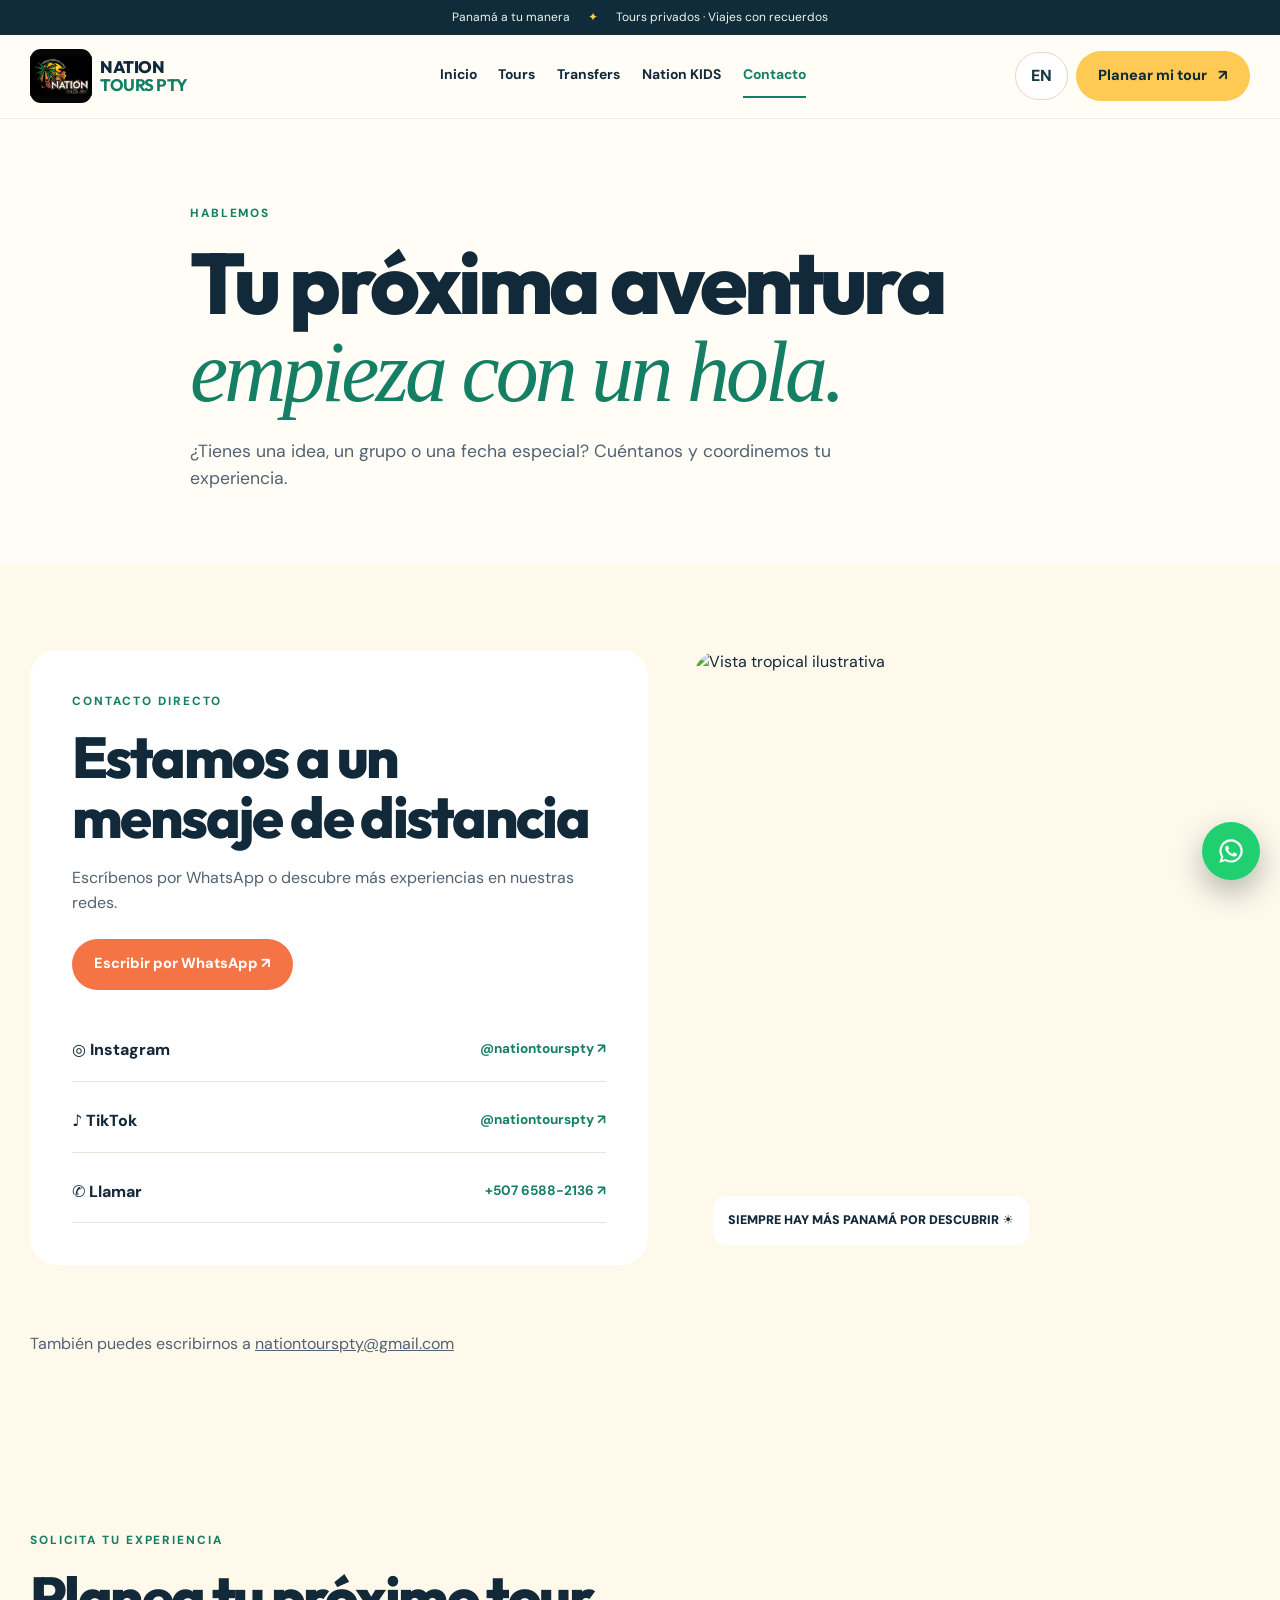
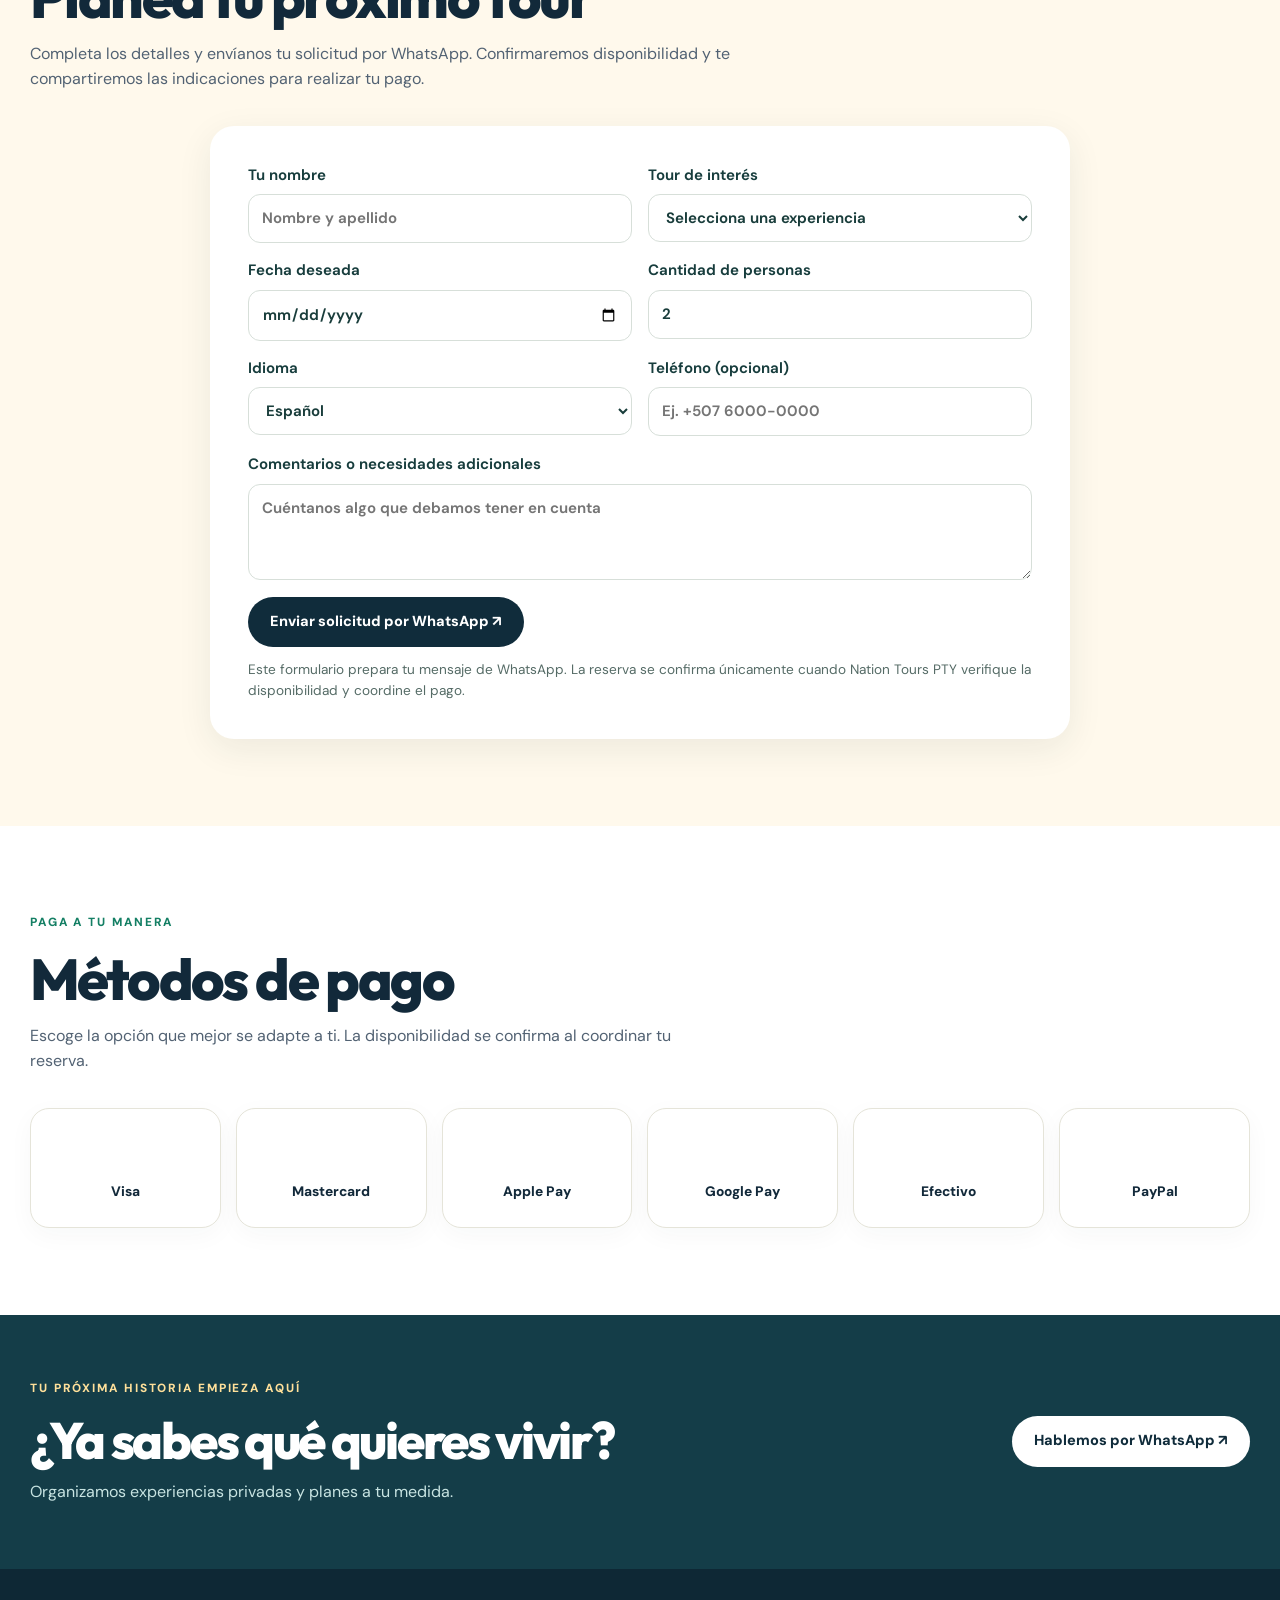
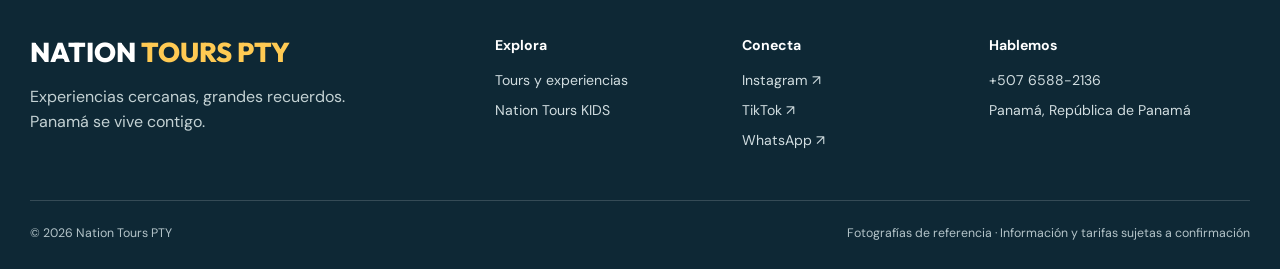
==== commit df8d9e3f: "Update 2" ====
--- a/contacto.html
+++ b/contacto.html
@@ -1,6 +1,5 @@
-<!doctype html>
+<!DOCTYPE html>
 
-
-<html lang="es"><head><meta charset="utf-8"/><meta content="width=device-width,initial-scale=1" name="viewport"/><meta content="#f9f7ef" name="theme-color"/><title>Contacto | Nation Tours PTY</title><meta content="Escríbenos para cotizar tus tours privados y experiencias en Panamá. WhatsApp, Instagram y TikTok de Nation Tours PTY." name="description"/><meta content="noindex,nofollow" name="robots"/><meta content="website" property="og:type"/><meta content="Nation Tours PTY" property="og:site_name"/><meta content="Contacto | Nation Tours PTY" property="og:title"/><meta content="Escríbenos para cotizar tus tours privados y experiencias en Panamá. WhatsApp, Instagram y TikTok de Nation Tours PTY." property="og:description"/><link href="assets/img/favicon.svg" rel="icon" type="image/svg+xml"/><link href="https://images.unsplash.com" rel="preconnect"/><link href="assets/css/styles.css" rel="stylesheet"/></head><body><a class="skip" href="#main">Saltar al contenido</a><div class="topbar"><div class="wrap">Panamá a tu manera <span>✦</span> Tours privados · Viajes con recuerdos</div></div><header class="site-head"><div class="wrap navline"><a aria-label="Nation Tours PTY, inicio" class="brand" href="index.html"><img alt="Logo Nation Tours PTY" src="assets/img/logo-nation.jpg"/><span>NATION <b>TOURS PTY</b></span></a><nav aria-label="Principal" class="navigation" id="primaryNav"><a class="" href="index.html">Inicio</a><a class="" href="tours.html">Tours</a><a href="transfers.html">Transfers</a><a class="" href="kids.html">Nation KIDS</a><a class="active" href="contacto.html">Contacto</a></nav><div class="navright"><button aria-label="Cambiar idioma a inglés" class="lang-switch" type="button">EN</button><a class="btn btn-amber nav-cta" href="https://wa.me/50765882136?text=Hola%2C%20quiero%20conocer%20sus%20tours" rel="noopener" target="_blank">Planear mi tour <span>↗</span></a><button aria-controls="primaryNav" aria-expanded="false" class="menu-toggle" id="menuToggle" type="button">☰ <span class="sr-only">Abrir menú</span></button></div></div></header><main id="main"><section class="page-hero wrap"><span class="kicker">HABLEMOS</span><h1>Tu próxima aventura<br/><em>empieza con un hola.</em></h1><p>¿Tienes una idea, un grupo o una fecha especial? Cuéntanos y coordinemos tu experiencia.</p></section><section class="section cream"><div class="wrap contact-grid"><div class="contact-card"><span class="kicker">CONTACTO DIRECTO</span><h2>Estamos a un mensaje de distancia</h2><p>Escríbenos por WhatsApp o descubre más experiencias en nuestras redes.</p><a class="btn btn-coral" href="https://wa.me/50765882136?text=Hola%2C%20quiero%20conocer%20sus%20tours" rel="noopener" target="_blank">Escribir por WhatsApp ↗</a><div class="contact-socials"><a href="https://www.instagram.com/nationtourspty/" rel="noopener" target="_blank">◎ Instagram <b>@nationtourspty ↗</b></a><a href="https://www.tiktok.com/@nationtourspty" rel="noopener" target="_blank">♪ TikTok <b>@nationtourspty ↗</b></a><a href="tel:+50765882136">✆ Llamar <b>+507 6588-2136 ↗</b></a></div></div><div class="contact-photo"><img alt="Vista tropical ilustrativa" src="https://images.unsplash.com/photo-1533105079780-92b9be482077?auto=format&amp;fit=crop&amp;w=1400&amp;q=85"/><div>SIEMPRE HAY MÁS PANAMÁ POR DESCUBRIR ☀</div></div><p class="contact-email">También puedes escribirnos a <a href="mailto:nationtourspty@gmail.com">nationtourspty@gmail.com</a></p></div></section><section class="section cream" id="reserva"><div class="wrap"><div class="section-heading"><span class="kicker">SOLICITA TU EXPERIENCIA</span><h2>Planea tu próximo tour</h2><p>Completa los detalles y envíanos tu solicitud por WhatsApp. Confirmaremos disponibilidad y te compartiremos las indicaciones para realizar tu pago.</p></div><form class="reservation-form" id="reservationForm"><div class="form-grid"><label>Tu nombre<input autocomplete="name" maxlength="100" name="nombre" placeholder="Nombre y apellido" required=""/></label><label>Tour de interés<select name="tour" required=""><option value="">Selecciona una experiencia</option><option>Panama City Tour</option><option>Panama Canal Experience</option><option>Monkey Island Tour</option><option>Canal y Fuerte de San Lorenzo</option><option>Tours desde el puerto de cruceros</option><option>Transfer o transporte por hora</option><option>Nation Tours PTY KIDS</option><option>Experiencia personalizada</option></select></label><label>Fecha deseada<input name="fecha" required="" type="date"/></label><label>Cantidad de personas<input max="100" min="1" name="personas" required="" type="number" value="2"/></label><label>Idioma<select name="idioma"><option>Español</option><option>English</option></select></label><label>Teléfono (opcional)<input autocomplete="tel" name="telefono" placeholder="Ej. +507 6000-0000" type="tel"/></label></div><label class="form-message-label">Comentarios o necesidades adicionales<textarea maxlength="400" name="notas" placeholder="Cuéntanos algo que debamos tener en cuenta" rows="3"></textarea></label><button class="btn btn-dark" type="submit">Enviar solicitud por WhatsApp ↗</button><p class="form-disclaimer">Este formulario prepara tu mensaje de WhatsApp. La reserva se confirma únicamente cuando Nation Tours PTY verifique la disponibilidad y coordine el pago.</p></form></div></section><section class="section pay-section"><div class="wrap"><div class="section-heading"><span class="kicker">PAGA A TU MANERA</span><h2>Métodos de pago</h2><p>Escoge la opción que mejor se adapte a ti. La disponibilidad se confirma al coordinar tu reserva.</p></div><div class="payments"><div class="pay-item"><span class="pay-logo"><img alt="" loading="lazy" onerror="this.style.display='none'" src="https://cdn.simpleicons.org/visa/1434CB"/></span><span>Visa</span></div><div class="pay-item"><span class="pay-logo"><img alt="" loading="lazy" onerror="this.style.display='none'" src="https://cdn.simpleicons.org/mastercard/EB001B"/></span><span>Mastercard</span></div><div class="pay-item"><span class="pay-logo"><img alt="" loading="lazy" onerror="this.style.display='none'" src="https://cdn.simpleicons.org/applepay/000000"/></span><span>Apple Pay</span></div><div class="pay-item"><span class="pay-logo"><img alt="" loading="lazy" onerror="this.style.display='none'" src="https://cdn.simpleicons.org/googlepay/4285F4"/></span><span>Google Pay</span></div><div class="pay-item"><span class="pay-logo cash-logo"><span aria-hidden="true" class="cash-sign">$</span></span><span>Efectivo</span></div><div class="pay-item"><span class="pay-logo"><img alt="" loading="lazy" onerror="this.style.display='none'" src="https://cdn.simpleicons.org/paypal/003087"/></span><span>PayPal</span></div></div></div></section><section class="cta-strip"><div class="wrap cta-inner"><div><span class="kicker light">TU PRÓXIMA HISTORIA EMPIEZA AQUÍ</span><h2>¿Ya sabes qué quieres vivir?</h2><p>Organizamos experiencias privadas y planes a tu medida.</p></div><a class="btn btn-white" href="https://wa.me/50765882136?text=Hola%20Nation%20Tours%20PTY%2C%20me%20interesa%20cotizar%20una%20experiencia" rel="noopener" target="_blank">Hablemos por WhatsApp ↗</a></div></section></main><footer class="site-footer"><div class="wrap footer-grid"><div><a class="footer-logo" href="index.html">NATION <span>TOURS PTY</span></a><p>Experiencias cercanas, grandes recuerdos.<br/>Panamá se vive contigo.</p></div><div><h4>Explora</h4><a href="tours.html">Tours y experiencias</a><a href="kids.html">Nation Tours KIDS</a></div><div><h4>Conecta</h4><a href="https://www.instagram.com/nationtourspty/" rel="noopener" target="_blank">Instagram ↗</a><a href="https://www.tiktok.com/@nationtourspty" rel="noopener" target="_blank">TikTok ↗</a><a href="https://wa.me/50765882136" rel="noopener" target="_blank">WhatsApp ↗</a></div><div><h4>Hablemos</h4><a href="tel:+50765882136">+507 6588-2136</a><small>Panamá, República de Panamá</small></div></div><div class="wrap footer-bottom"><span>© 2026 Nation Tours PTY</span><span>Fotografías de referencia · Información y tarifas sujetas a confirmación</span></div></footer><a aria-label="Escribir por WhatsApp" class="wa-float" href="https://wa.me/50765882136?text=Hola%2C%20quiero%20informaci%C3%B3n%20sobre%20Nation%20Tours%20PTY" rel="noopener" target="_blank"><svg fill="currentColor" height="28" viewbox="0 0 24 24" width="28"><path d="M12.04 2a9.94 9.94 0 0 0-8.5 15.1L2 22l5.05-1.48A9.95 9.95 0 1 0 12.04 2Zm0 18.1a8.1 8.1 0 0 1-4.14-1.13l-.3-.18-3 .88.88-2.9-.2-.32A8.1 8.1 0 1 1 12.04 20.1Zm4.5-6.05c-.25-.12-1.46-.72-1.69-.8-.23-.08-.39-.12-.55.12-.17.25-.63.8-.77.96-.14.16-.28.18-.53.06-.25-.13-1.04-.38-1.98-1.22-.73-.66-1.22-1.46-1.37-1.71-.14-.25-.01-.38.11-.5.11-.12.25-.28.37-.42.13-.14.17-.25.25-.41.08-.17.04-.32-.02-.44-.06-.13-.55-1.32-.75-1.8-.2-.47-.4-.4-.55-.41h-.47c-.16 0-.43.06-.66.31-.23.25-.86.85-.86 2.06 0 1.22.89 2.38 1.02 2.55.12.16 1.74 2.66 4.23 3.72.59.25 1.05.4 1.4.5.59.19 1.13.16 1.55.1.48-.06 1.46-.6 1.67-1.18.2-.57.2-1.08.14-1.18-.06-.1-.23-.16-.48-.29Z"></path></svg></a><script defer="" src="assets/js/app.js"></script><script>
+<html lang="es"><head><meta charset="utf-8"/><meta content="width=device-width,initial-scale=1" name="viewport"/><meta content="#f9f7ef" name="theme-color"/><title>Contacto | Nation Tours PTY</title><meta content="Escríbenos para cotizar tus tours privados y experiencias en Panamá. WhatsApp, Instagram y TikTok de Nation Tours PTY." name="description"/><meta content="noindex,nofollow" name="robots"/><meta content="website" property="og:type"/><meta content="Nation Tours PTY" property="og:site_name"/><meta content="Contacto | Nation Tours PTY" property="og:title"/><meta content="Escríbenos para cotizar tus tours privados y experiencias en Panamá. WhatsApp, Instagram y TikTok de Nation Tours PTY." property="og:description"/><link href="assets/img/favicon.svg" rel="icon" type="image/svg+xml"/><link href="https://images.unsplash.com" rel="preconnect"/><link href="assets/css/styles.css" rel="stylesheet"/></head><body><a class="skip" href="#main">Saltar al contenido</a><div class="topbar"><div class="wrap">Panamá a tu manera <span>✦</span> Tours privados · Viajes con recuerdos</div></div><header class="site-head"><div class="wrap navline"><a aria-label="Nation Tours PTY, inicio" class="brand" href="index.html"><img alt="Logo Nation Tours PTY" src="assets/img/logo-nation.jpg"/><span>NATION <b>TOURS PTY</b></span></a><nav aria-label="Principal" class="navigation" id="primaryNav"><a class="" href="index.html">Inicio</a><a class="" href="tours.html">Tours</a><a href="transfers.html">Transfers</a><a class="" href="kids.html">Nation KIDS</a><a class="active" href="contacto.html">Contacto</a></nav><div class="navright"><button aria-label="Cambiar idioma a inglés" class="lang-switch" type="button">EN</button><a class="btn btn-amber nav-cta" href="https://wa.me/50765882136?text=Hola%2C%20quiero%20conocer%20sus%20tours" rel="noopener" target="_blank">Planear mi tour <span>↗</span></a><button aria-controls="primaryNav" aria-expanded="false" class="menu-toggle" id="menuToggle" type="button">☰ <span class="sr-only">Abrir menú</span></button></div></div></header><main id="main"><section class="page-hero wrap"><span class="kicker">HABLEMOS</span><h1>Tu próxima aventura<br/><em>empieza con un hola.</em></h1><p>¿Tienes una idea, un grupo o una fecha especial? Cuéntanos y coordinemos tu experiencia.</p></section><section class="section cream"><div class="wrap contact-grid"><div class="contact-card"><span class="kicker">CONTACTO DIRECTO</span><h2>Estamos a un mensaje de distancia</h2><p>Escríbenos por WhatsApp o descubre más experiencias en nuestras redes.</p><a class="btn btn-coral" href="https://wa.me/50765882136?text=Hola%2C%20quiero%20conocer%20sus%20tours" rel="noopener" target="_blank">Escribir por WhatsApp ↗</a><div class="contact-socials"><a href="https://www.instagram.com/nationtourspty/" rel="noopener" target="_blank">◎ Instagram <b>@nationtourspty ↗</b></a><a href="https://www.tiktok.com/@nationtourspty" rel="noopener" target="_blank">♪ TikTok <b>@nationtourspty ↗</b></a><a href="tel:+50765882136">✆ Llamar <b>+507 6588-2136 ↗</b></a></div></div><div class="contact-photo"><img alt="Vista tropical ilustrativa" src="https://images.unsplash.com/photo-1533105079780-92b9be482077?auto=format&amp;fit=crop&amp;w=1400&amp;q=85"/><div>SIEMPRE HAY MÁS PANAMÁ POR DESCUBRIR ☀</div></div><p class="contact-email">También puedes escribirnos a <a href="mailto:nationtourspty@gmail.com">nationtourspty@gmail.com</a></p></div></section><section class="section cream" id="reserva"><div class="wrap"><div class="section-heading"><span class="kicker">SOLICITA TU EXPERIENCIA</span><h2>Planea tu próximo tour</h2><p>Completa los detalles y envíanos tu solicitud por WhatsApp. Confirmaremos disponibilidad y te compartiremos las indicaciones para realizar tu pago.</p></div><form class="reservation-form" id="reservationForm"><div class="form-grid"><label>Tu nombre<input autocomplete="name" maxlength="100" name="nombre" placeholder="Nombre y apellido" required=""/></label><label>Tour de interés<select name="tour" required=""><option value="">Selecciona una experiencia</option><option>Panama City Tour</option><option>Panama Canal Experience</option><option>Monkey Island Tour</option><option>Canal y Fuerte de San Lorenzo</option><option>Tours desde el puerto de cruceros</option><option>Transfer o transporte por hora</option><option>Nation Tours PTY KIDS</option><option>Experiencia personalizada</option></select></label><label>Fecha deseada<input name="fecha" required="" type="date"/></label><label>Cantidad de personas<input max="100" min="1" name="personas" required="" type="number" value="2"/></label><label>Idioma<select name="idioma"><option>Español</option><option>English</option></select></label><label>Teléfono (opcional)<input autocomplete="tel" name="telefono" placeholder="Ej. +507 6000-0000" type="tel"/></label></div><label class="form-message-label">Comentarios o necesidades adicionales<textarea maxlength="400" name="notas" placeholder="Cuéntanos algo que debamos tener en cuenta" rows="3"></textarea></label><button class="btn btn-dark" type="submit">Enviar solicitud por WhatsApp ↗</button><p class="form-disclaimer">Este formulario prepara tu mensaje de WhatsApp. La reserva se confirma únicamente cuando Nation Tours PTY verifique la disponibilidad y coordine el pago.</p></form></div></section><section class="section pay-section"><div class="wrap"><div class="section-heading"><span class="kicker">PAGA A TU MANERA</span><h2>Métodos de pago</h2><p>Escoge la opción que mejor se adapte a ti. La disponibilidad se confirma al coordinar tu reserva.</p></div><div class="payments"><div class="pay-item"><span class="pay-logo"><img alt="" loading="lazy" onerror="this.style.display='none'" src="assets/img/pagos/visa.svg"/></span><span>Visa</span></div><div class="pay-item"><span class="pay-logo"><img alt="" loading="lazy" onerror="this.style.display='none'" src="assets/img/pagos/mastercard.svg"/></span><span>Mastercard</span></div><div class="pay-item"><span class="pay-logo"><img alt="" loading="lazy" onerror="this.style.display='none'" src="assets/img/pagos/apple-pay.svg"/></span><span>Apple Pay</span></div><div class="pay-item"><span class="pay-logo"><img alt="" loading="lazy" onerror="this.style.display='none'" src="assets/img/pagos/google-pay.svg"/></span><span>Google Pay</span></div><div class="pay-item"><span class="pay-logo"><img alt="" loading="lazy" onerror="this.style.display='none'" src="assets/img/pagos/efectivo.svg"/></span><span>Efectivo</span></div><div class="pay-item"><span class="pay-logo"><img alt="" loading="lazy" onerror="this.style.display='none'" src="assets/img/pagos/paypal.svg"/></span><span>PayPal</span></div></div></div></section><section class="cta-strip"><div class="wrap cta-inner"><div><span class="kicker light">TU PRÓXIMA HISTORIA EMPIEZA AQUÍ</span><h2>¿Ya sabes qué quieres vivir?</h2><p>Organizamos experiencias privadas y planes a tu medida.</p></div><a class="btn btn-white" href="https://wa.me/50765882136?text=Hola%20Nation%20Tours%20PTY%2C%20me%20interesa%20cotizar%20una%20experiencia" rel="noopener" target="_blank">Hablemos por WhatsApp ↗</a></div></section></main><footer class="site-footer"><div class="wrap footer-grid"><div><a class="footer-logo" href="index.html">NATION <span>TOURS PTY</span></a><p>Experiencias cercanas, grandes recuerdos.<br/>Panamá se vive contigo.</p></div><div><h4>Explora</h4><a href="tours.html">Tours y experiencias</a><a href="kids.html">Nation Tours KIDS</a></div><div><h4>Conecta</h4><a href="https://www.instagram.com/nationtourspty/" rel="noopener" target="_blank">Instagram ↗</a><a href="https://www.tiktok.com/@nationtourspty" rel="noopener" target="_blank">TikTok ↗</a><a href="https://wa.me/50765882136" rel="noopener" target="_blank">WhatsApp ↗</a></div><div><h4>Hablemos</h4><a href="tel:+50765882136">+507 6588-2136</a><small>Panamá, República de Panamá</small></div></div><div class="wrap footer-bottom"><span>© 2026 Nation Tours PTY</span><span>Fotografías de referencia · Información y tarifas sujetas a confirmación</span></div></footer><a aria-label="Escribir por WhatsApp" class="wa-float" href="https://wa.me/50765882136?text=Hola%2C%20quiero%20informaci%C3%B3n%20sobre%20Nation%20Tours%20PTY" rel="noopener" target="_blank"><svg fill="currentColor" height="28" viewbox="0 0 24 24" width="28"><path d="M12.04 2a9.94 9.94 0 0 0-8.5 15.1L2 22l5.05-1.48A9.95 9.95 0 1 0 12.04 2Zm0 18.1a8.1 8.1 0 0 1-4.14-1.13l-.3-.18-3 .88.88-2.9-.2-.32A8.1 8.1 0 1 1 12.04 20.1Zm4.5-6.05c-.25-.12-1.46-.72-1.69-.8-.23-.08-.39-.12-.55.12-.17.25-.63.8-.77.96-.14.16-.28.18-.53.06-.25-.13-1.04-.38-1.98-1.22-.73-.66-1.22-1.46-1.37-1.71-.14-.25-.01-.38.11-.5.11-.12.25-.28.37-.42.13-.14.17-.25.25-.41.08-.17.04-.32-.02-.44-.06-.13-.55-1.32-.75-1.8-.2-.47-.4-.4-.55-.41h-.47c-.16 0-.43.06-.66.31-.23.25-.86.85-.86 2.06 0 1.22.89 2.38 1.02 2.55.12.16 1.74 2.66 4.23 3.72.59.25 1.05.4 1.4.5.59.19 1.13.16 1.55.1.48-.06 1.46-.6 1.67-1.18.2-.57.2-1.08.14-1.18-.06-.1-.23-.16-.48-.29Z"></path></svg></a><script defer="" src="assets/js/app.js"></script><script>
   (function(){const form=document.getElementById('reservationForm');if(!form)return;const date=form.querySelector('[name="fecha"]');date.min=new Date().toLocaleDateString('en-CA');form.addEventListener('submit',function(e){e.preventDefault();if(!form.reportValidity())return;const v=new FormData(form);const lines=['¡Hola, Nation Tours PTY! Quiero solicitar una reserva:','Nombre: '+v.get('nombre'),'Experiencia: '+v.get('tour'),'Fecha: '+v.get('fecha'),'Participantes: '+v.get('personas'),'Idioma: '+v.get('idioma')];if(v.get('telefono'))lines.push('Teléfono: '+v.get('telefono'));if(v.get('notas'))lines.push('Comentarios: '+v.get('notas'));lines.push('Quedo pendiente de la confirmación de disponibilidad y el enlace de pago.');window.open('https://wa.me/50765882136?text='+encodeURIComponent(lines.join('\n')),'_blank','noopener');});})();
   </script></body></html>
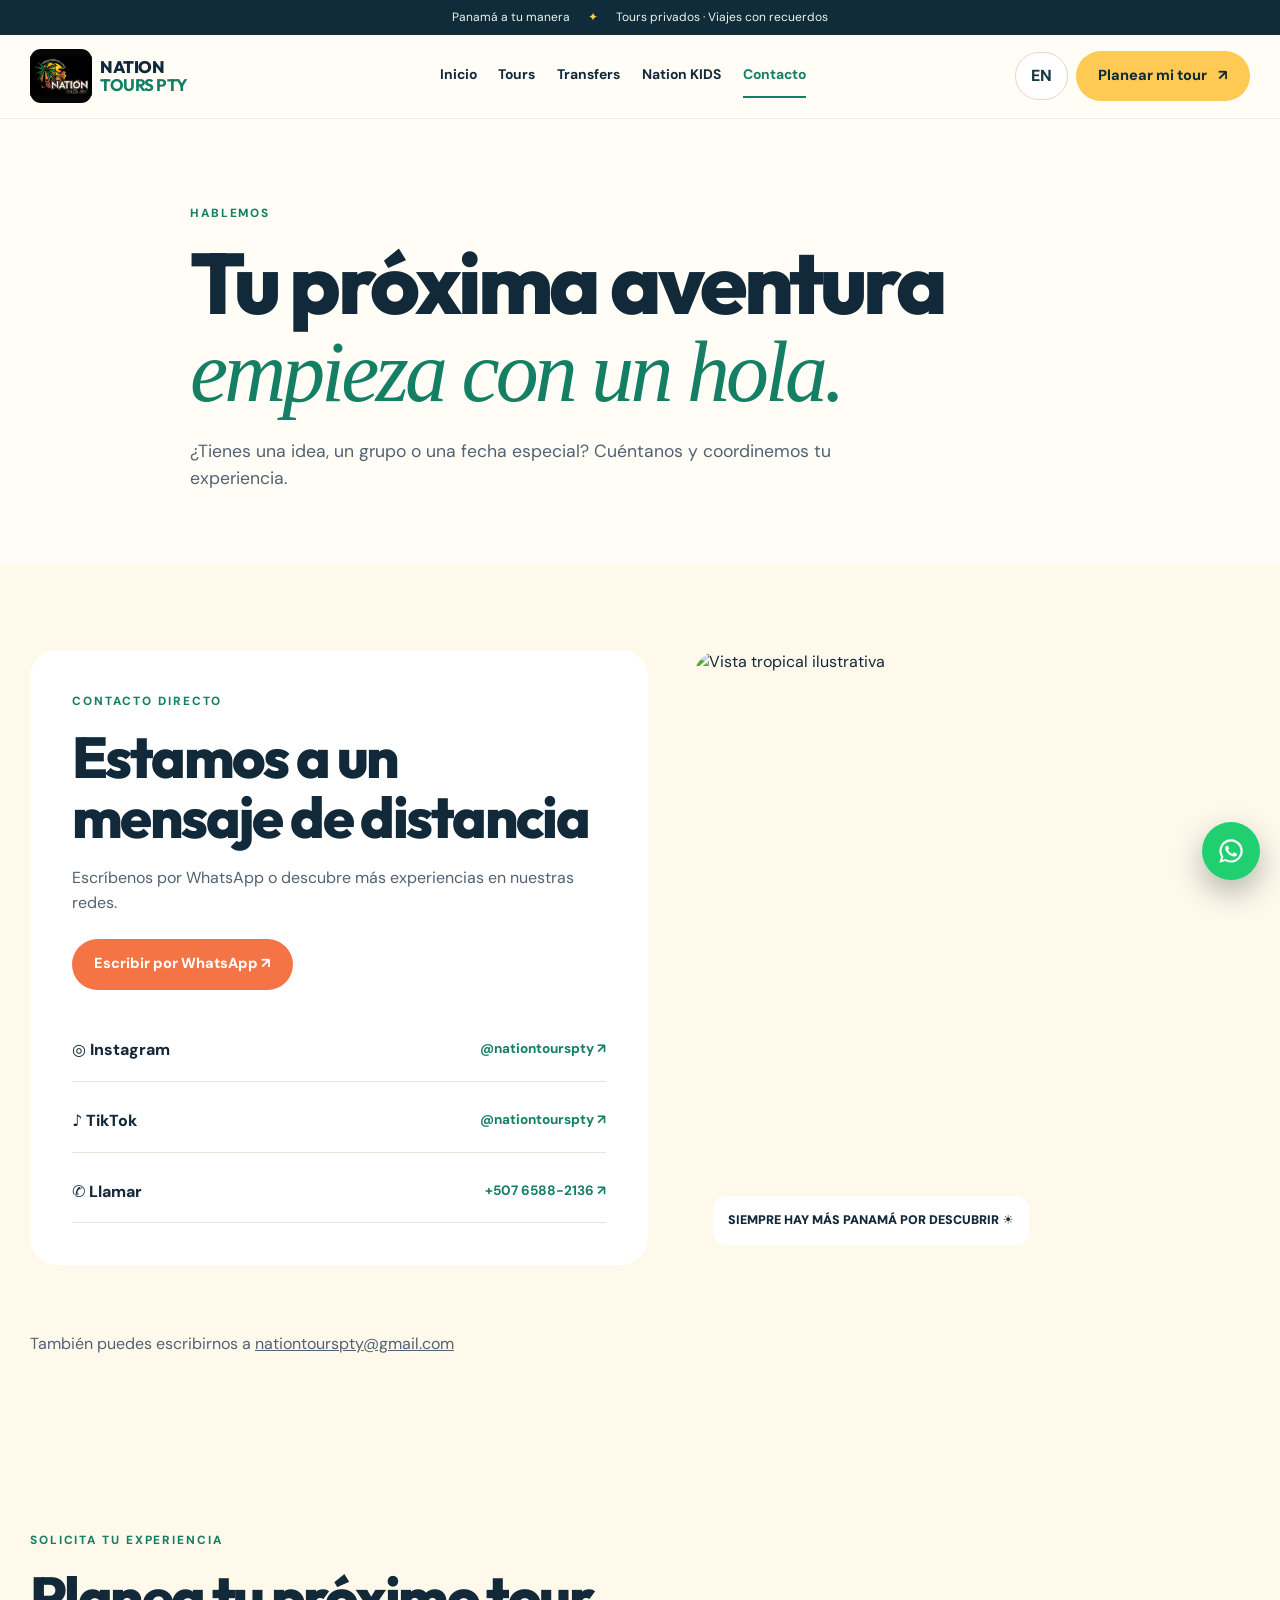
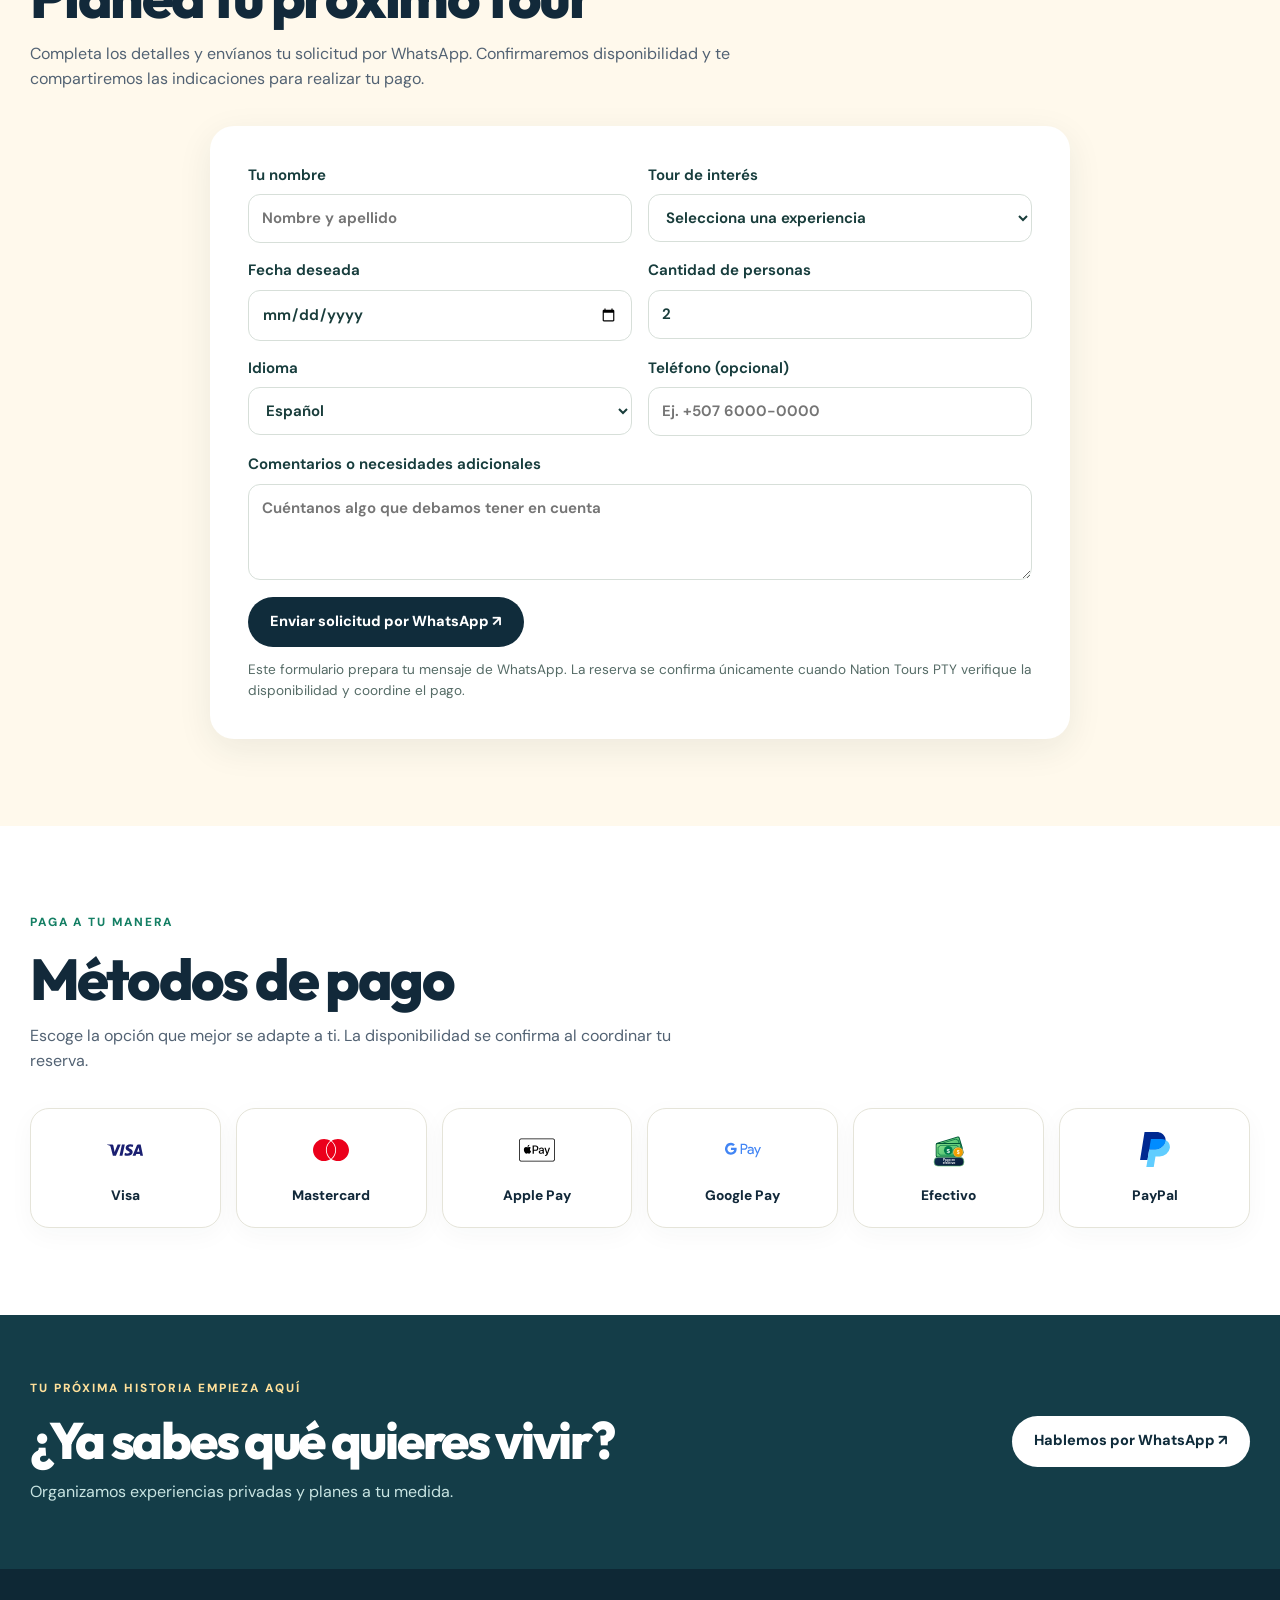
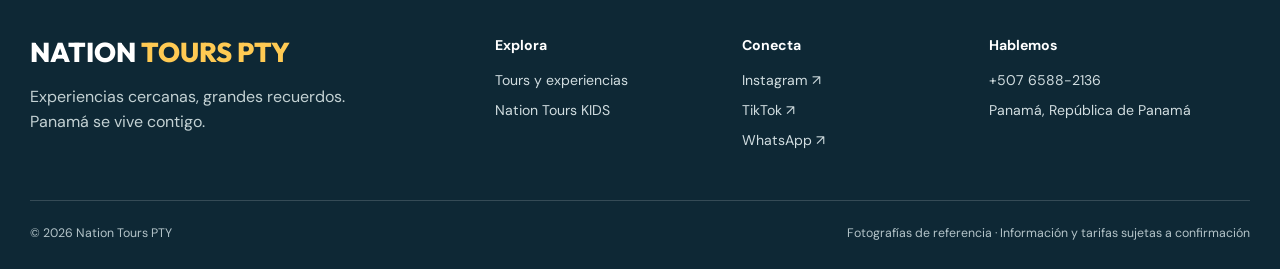
==== commit fcf1bb9a: "Update img 2" ====
--- a/contacto.html
+++ b/contacto.html
@@ -1,5 +1,5 @@
 <!DOCTYPE html>
 
-<html lang="es"><head><meta charset="utf-8"/><meta content="width=device-width,initial-scale=1" name="viewport"/><meta content="#f9f7ef" name="theme-color"/><title>Contacto | Nation Tours PTY</title><meta content="Escríbenos para cotizar tus tours privados y experiencias en Panamá. WhatsApp, Instagram y TikTok de Nation Tours PTY." name="description"/><meta content="noindex,nofollow" name="robots"/><meta content="website" property="og:type"/><meta content="Nation Tours PTY" property="og:site_name"/><meta content="Contacto | Nation Tours PTY" property="og:title"/><meta content="Escríbenos para cotizar tus tours privados y experiencias en Panamá. WhatsApp, Instagram y TikTok de Nation Tours PTY." property="og:description"/><link href="assets/img/favicon.svg" rel="icon" type="image/svg+xml"/><link href="https://images.unsplash.com" rel="preconnect"/><link href="assets/css/styles.css" rel="stylesheet"/></head><body><a class="skip" href="#main">Saltar al contenido</a><div class="topbar"><div class="wrap">Panamá a tu manera <span>✦</span> Tours privados · Viajes con recuerdos</div></div><header class="site-head"><div class="wrap navline"><a aria-label="Nation Tours PTY, inicio" class="brand" href="index.html"><img alt="Logo Nation Tours PTY" src="assets/img/logo-nation.jpg"/><span>NATION <b>TOURS PTY</b></span></a><nav aria-label="Principal" class="navigation" id="primaryNav"><a class="" href="index.html">Inicio</a><a class="" href="tours.html">Tours</a><a href="transfers.html">Transfers</a><a class="" href="kids.html">Nation KIDS</a><a class="active" href="contacto.html">Contacto</a></nav><div class="navright"><button aria-label="Cambiar idioma a inglés" class="lang-switch" type="button">EN</button><a class="btn btn-amber nav-cta" href="https://wa.me/50765882136?text=Hola%2C%20quiero%20conocer%20sus%20tours" rel="noopener" target="_blank">Planear mi tour <span>↗</span></a><button aria-controls="primaryNav" aria-expanded="false" class="menu-toggle" id="menuToggle" type="button">☰ <span class="sr-only">Abrir menú</span></button></div></div></header><main id="main"><section class="page-hero wrap"><span class="kicker">HABLEMOS</span><h1>Tu próxima aventura<br/><em>empieza con un hola.</em></h1><p>¿Tienes una idea, un grupo o una fecha especial? Cuéntanos y coordinemos tu experiencia.</p></section><section class="section cream"><div class="wrap contact-grid"><div class="contact-card"><span class="kicker">CONTACTO DIRECTO</span><h2>Estamos a un mensaje de distancia</h2><p>Escríbenos por WhatsApp o descubre más experiencias en nuestras redes.</p><a class="btn btn-coral" href="https://wa.me/50765882136?text=Hola%2C%20quiero%20conocer%20sus%20tours" rel="noopener" target="_blank">Escribir por WhatsApp ↗</a><div class="contact-socials"><a href="https://www.instagram.com/nationtourspty/" rel="noopener" target="_blank">◎ Instagram <b>@nationtourspty ↗</b></a><a href="https://www.tiktok.com/@nationtourspty" rel="noopener" target="_blank">♪ TikTok <b>@nationtourspty ↗</b></a><a href="tel:+50765882136">✆ Llamar <b>+507 6588-2136 ↗</b></a></div></div><div class="contact-photo"><img alt="Vista tropical ilustrativa" src="https://images.unsplash.com/photo-1533105079780-92b9be482077?auto=format&amp;fit=crop&amp;w=1400&amp;q=85"/><div>SIEMPRE HAY MÁS PANAMÁ POR DESCUBRIR ☀</div></div><p class="contact-email">También puedes escribirnos a <a href="mailto:nationtourspty@gmail.com">nationtourspty@gmail.com</a></p></div></section><section class="section cream" id="reserva"><div class="wrap"><div class="section-heading"><span class="kicker">SOLICITA TU EXPERIENCIA</span><h2>Planea tu próximo tour</h2><p>Completa los detalles y envíanos tu solicitud por WhatsApp. Confirmaremos disponibilidad y te compartiremos las indicaciones para realizar tu pago.</p></div><form class="reservation-form" id="reservationForm"><div class="form-grid"><label>Tu nombre<input autocomplete="name" maxlength="100" name="nombre" placeholder="Nombre y apellido" required=""/></label><label>Tour de interés<select name="tour" required=""><option value="">Selecciona una experiencia</option><option>Panama City Tour</option><option>Panama Canal Experience</option><option>Monkey Island Tour</option><option>Canal y Fuerte de San Lorenzo</option><option>Tours desde el puerto de cruceros</option><option>Transfer o transporte por hora</option><option>Nation Tours PTY KIDS</option><option>Experiencia personalizada</option></select></label><label>Fecha deseada<input name="fecha" required="" type="date"/></label><label>Cantidad de personas<input max="100" min="1" name="personas" required="" type="number" value="2"/></label><label>Idioma<select name="idioma"><option>Español</option><option>English</option></select></label><label>Teléfono (opcional)<input autocomplete="tel" name="telefono" placeholder="Ej. +507 6000-0000" type="tel"/></label></div><label class="form-message-label">Comentarios o necesidades adicionales<textarea maxlength="400" name="notas" placeholder="Cuéntanos algo que debamos tener en cuenta" rows="3"></textarea></label><button class="btn btn-dark" type="submit">Enviar solicitud por WhatsApp ↗</button><p class="form-disclaimer">Este formulario prepara tu mensaje de WhatsApp. La reserva se confirma únicamente cuando Nation Tours PTY verifique la disponibilidad y coordine el pago.</p></form></div></section><section class="section pay-section"><div class="wrap"><div class="section-heading"><span class="kicker">PAGA A TU MANERA</span><h2>Métodos de pago</h2><p>Escoge la opción que mejor se adapte a ti. La disponibilidad se confirma al coordinar tu reserva.</p></div><div class="payments"><div class="pay-item"><span class="pay-logo"><img alt="" loading="lazy" onerror="this.style.display='none'" src="assets/img/pagos/visa.svg"/></span><span>Visa</span></div><div class="pay-item"><span class="pay-logo"><img alt="" loading="lazy" onerror="this.style.display='none'" src="assets/img/pagos/mastercard.svg"/></span><span>Mastercard</span></div><div class="pay-item"><span class="pay-logo"><img alt="" loading="lazy" onerror="this.style.display='none'" src="assets/img/pagos/apple-pay.svg"/></span><span>Apple Pay</span></div><div class="pay-item"><span class="pay-logo"><img alt="" loading="lazy" onerror="this.style.display='none'" src="assets/img/pagos/google-pay.svg"/></span><span>Google Pay</span></div><div class="pay-item"><span class="pay-logo"><img alt="" loading="lazy" onerror="this.style.display='none'" src="assets/img/pagos/efectivo.svg"/></span><span>Efectivo</span></div><div class="pay-item"><span class="pay-logo"><img alt="" loading="lazy" onerror="this.style.display='none'" src="assets/img/pagos/paypal.svg"/></span><span>PayPal</span></div></div></div></section><section class="cta-strip"><div class="wrap cta-inner"><div><span class="kicker light">TU PRÓXIMA HISTORIA EMPIEZA AQUÍ</span><h2>¿Ya sabes qué quieres vivir?</h2><p>Organizamos experiencias privadas y planes a tu medida.</p></div><a class="btn btn-white" href="https://wa.me/50765882136?text=Hola%20Nation%20Tours%20PTY%2C%20me%20interesa%20cotizar%20una%20experiencia" rel="noopener" target="_blank">Hablemos por WhatsApp ↗</a></div></section></main><footer class="site-footer"><div class="wrap footer-grid"><div><a class="footer-logo" href="index.html">NATION <span>TOURS PTY</span></a><p>Experiencias cercanas, grandes recuerdos.<br/>Panamá se vive contigo.</p></div><div><h4>Explora</h4><a href="tours.html">Tours y experiencias</a><a href="kids.html">Nation Tours KIDS</a></div><div><h4>Conecta</h4><a href="https://www.instagram.com/nationtourspty/" rel="noopener" target="_blank">Instagram ↗</a><a href="https://www.tiktok.com/@nationtourspty" rel="noopener" target="_blank">TikTok ↗</a><a href="https://wa.me/50765882136" rel="noopener" target="_blank">WhatsApp ↗</a></div><div><h4>Hablemos</h4><a href="tel:+50765882136">+507 6588-2136</a><small>Panamá, República de Panamá</small></div></div><div class="wrap footer-bottom"><span>© 2026 Nation Tours PTY</span><span>Fotografías de referencia · Información y tarifas sujetas a confirmación</span></div></footer><a aria-label="Escribir por WhatsApp" class="wa-float" href="https://wa.me/50765882136?text=Hola%2C%20quiero%20informaci%C3%B3n%20sobre%20Nation%20Tours%20PTY" rel="noopener" target="_blank"><svg fill="currentColor" height="28" viewbox="0 0 24 24" width="28"><path d="M12.04 2a9.94 9.94 0 0 0-8.5 15.1L2 22l5.05-1.48A9.95 9.95 0 1 0 12.04 2Zm0 18.1a8.1 8.1 0 0 1-4.14-1.13l-.3-.18-3 .88.88-2.9-.2-.32A8.1 8.1 0 1 1 12.04 20.1Zm4.5-6.05c-.25-.12-1.46-.72-1.69-.8-.23-.08-.39-.12-.55.12-.17.25-.63.8-.77.96-.14.16-.28.18-.53.06-.25-.13-1.04-.38-1.98-1.22-.73-.66-1.22-1.46-1.37-1.71-.14-.25-.01-.38.11-.5.11-.12.25-.28.37-.42.13-.14.17-.25.25-.41.08-.17.04-.32-.02-.44-.06-.13-.55-1.32-.75-1.8-.2-.47-.4-.4-.55-.41h-.47c-.16 0-.43.06-.66.31-.23.25-.86.85-.86 2.06 0 1.22.89 2.38 1.02 2.55.12.16 1.74 2.66 4.23 3.72.59.25 1.05.4 1.4.5.59.19 1.13.16 1.55.1.48-.06 1.46-.6 1.67-1.18.2-.57.2-1.08.14-1.18-.06-.1-.23-.16-.48-.29Z"></path></svg></a><script defer="" src="assets/js/app.js"></script><script>
+<html lang="es"><head><meta charset="utf-8"/><meta content="width=device-width,initial-scale=1" name="viewport"/><meta content="#f9f7ef" name="theme-color"/><title>Contacto | Nation Tours PTY</title><meta content="Escríbenos para cotizar tus tours privados y experiencias en Panamá. WhatsApp, Instagram y TikTok de Nation Tours PTY." name="description"/><meta content="noindex,nofollow" name="robots"/><meta content="website" property="og:type"/><meta content="Nation Tours PTY" property="og:site_name"/><meta content="Contacto | Nation Tours PTY" property="og:title"/><meta content="Escríbenos para cotizar tus tours privados y experiencias en Panamá. WhatsApp, Instagram y TikTok de Nation Tours PTY." property="og:description"/><link href="assets/img/favicon.svg" rel="icon" type="image/svg+xml"/><link href="https://images.unsplash.com" rel="preconnect"/><link href="assets/css/styles.css" rel="stylesheet"/></head><body><a class="skip" href="#main">Saltar al contenido</a><div class="topbar"><div class="wrap">Panamá a tu manera <span>✦</span> Tours privados · Viajes con recuerdos</div></div><header class="site-head"><div class="wrap navline"><a aria-label="Nation Tours PTY, inicio" class="brand" href="index.html"><img alt="Logo Nation Tours PTY" src="assets/img/logo-nation.jpg"/><span>NATION <b>TOURS PTY</b></span></a><nav aria-label="Principal" class="navigation" id="primaryNav"><a class="" href="index.html">Inicio</a><a class="" href="tours.html">Tours</a><a href="transfers.html">Transfers</a><a class="" href="kids.html">Nation KIDS</a><a class="active" href="contacto.html">Contacto</a></nav><div class="navright"><button aria-label="Cambiar idioma a inglés" class="lang-switch" type="button">EN</button><a class="btn btn-amber nav-cta" href="https://wa.me/50765882136?text=Hola%2C%20quiero%20conocer%20sus%20tours" rel="noopener" target="_blank">Planear mi tour <span>↗</span></a><button aria-controls="primaryNav" aria-expanded="false" class="menu-toggle" id="menuToggle" type="button">☰ <span class="sr-only">Abrir menú</span></button></div></div></header><main id="main"><section class="page-hero wrap"><span class="kicker">HABLEMOS</span><h1>Tu próxima aventura<br/><em>empieza con un hola.</em></h1><p>¿Tienes una idea, un grupo o una fecha especial? Cuéntanos y coordinemos tu experiencia.</p></section><section class="section cream"><div class="wrap contact-grid"><div class="contact-card"><span class="kicker">CONTACTO DIRECTO</span><h2>Estamos a un mensaje de distancia</h2><p>Escríbenos por WhatsApp o descubre más experiencias en nuestras redes.</p><a class="btn btn-coral" href="https://wa.me/50765882136?text=Hola%2C%20quiero%20conocer%20sus%20tours" rel="noopener" target="_blank">Escribir por WhatsApp ↗</a><div class="contact-socials"><a href="https://www.instagram.com/nationtourspty/" rel="noopener" target="_blank">◎ Instagram <b>@nationtourspty ↗</b></a><a href="https://www.tiktok.com/@nationtourspty" rel="noopener" target="_blank">♪ TikTok <b>@nationtourspty ↗</b></a><a href="tel:+50765882136">✆ Llamar <b>+507 6588-2136 ↗</b></a></div></div><div class="contact-photo"><img alt="Vista tropical ilustrativa" src="https://images.unsplash.com/photo-1533105079780-92b9be482077?auto=format&amp;fit=crop&amp;w=1400&amp;q=85"/><div>SIEMPRE HAY MÁS PANAMÁ POR DESCUBRIR ☀</div></div><p class="contact-email">También puedes escribirnos a <a href="mailto:nationtourspty@gmail.com">nationtourspty@gmail.com</a></p></div></section><section class="section cream" id="reserva"><div class="wrap"><div class="section-heading"><span class="kicker">SOLICITA TU EXPERIENCIA</span><h2>Planea tu próximo tour</h2><p>Completa los detalles y envíanos tu solicitud por WhatsApp. Confirmaremos disponibilidad y te compartiremos las indicaciones para realizar tu pago.</p></div><form class="reservation-form" id="reservationForm"><div class="form-grid"><label>Tu nombre<input autocomplete="name" maxlength="100" name="nombre" placeholder="Nombre y apellido" required=""/></label><label>Tour de interés<select name="tour" required=""><option value="">Selecciona una experiencia</option><option>Panama City Tour</option><option>Panama Canal Experience</option><option>Monkey Island Tour</option><option>Canal y Fuerte de San Lorenzo</option><option>Tours desde el puerto de cruceros</option><option>Transfer o transporte por hora</option><option>Nation Tours PTY KIDS</option><option>Experiencia personalizada</option></select></label><label>Fecha deseada<input name="fecha" required="" type="date"/></label><label>Cantidad de personas<input max="100" min="1" name="personas" required="" type="number" value="2"/></label><label>Idioma<select name="idioma"><option>Español</option><option>English</option></select></label><label>Teléfono (opcional)<input autocomplete="tel" name="telefono" placeholder="Ej. +507 6000-0000" type="tel"/></label></div><label class="form-message-label">Comentarios o necesidades adicionales<textarea maxlength="400" name="notas" placeholder="Cuéntanos algo que debamos tener en cuenta" rows="3"></textarea></label><button class="btn btn-dark" type="submit">Enviar solicitud por WhatsApp ↗</button><p class="form-disclaimer">Este formulario prepara tu mensaje de WhatsApp. La reserva se confirma únicamente cuando Nation Tours PTY verifique la disponibilidad y coordine el pago.</p></form></div></section><section class="section pay-section"><div class="wrap"><div class="section-heading"><span class="kicker">PAGA A TU MANERA</span><h2>Métodos de pago</h2><p>Escoge la opción que mejor se adapte a ti. La disponibilidad se confirma al coordinar tu reserva.</p></div><div class="payments"><div class="pay-item"><span class="pay-logo"><img width="100" height="32" alt="Visa" src="/assets/img/pagos/visa.svg"/></span><span>Visa</span></div><div class="pay-item"><span class="pay-logo"><img width="100" height="32" alt="Mastercard" src="/assets/img/pagos/mastercard.svg"/></span><span>Mastercard</span></div><div class="pay-item"><span class="pay-logo"><img width="100" height="32" alt="Apple Pay" src="/assets/img/pagos/apple-pay.svg"/></span><span>Apple Pay</span></div><div class="pay-item"><span class="pay-logo"><img width="100" height="32" alt="Google Pay" src="/assets/img/pagos/google-pay.svg"/></span><span>Google Pay</span></div><div class="pay-item"><span class="pay-logo"><img width="100" height="32" alt="Efectivo" src="/assets/img/pagos/efectivo.svg"/></span><span>Efectivo</span></div><div class="pay-item"><span class="pay-logo"><img width="100" height="32" alt="Paypal" src="/assets/img/pagos/paypal.svg"/></span><span>PayPal</span></div></div></div></section><section class="cta-strip"><div class="wrap cta-inner"><div><span class="kicker light">TU PRÓXIMA HISTORIA EMPIEZA AQUÍ</span><h2>¿Ya sabes qué quieres vivir?</h2><p>Organizamos experiencias privadas y planes a tu medida.</p></div><a class="btn btn-white" href="https://wa.me/50765882136?text=Hola%20Nation%20Tours%20PTY%2C%20me%20interesa%20cotizar%20una%20experiencia" rel="noopener" target="_blank">Hablemos por WhatsApp ↗</a></div></section></main><footer class="site-footer"><div class="wrap footer-grid"><div><a class="footer-logo" href="index.html">NATION <span>TOURS PTY</span></a><p>Experiencias cercanas, grandes recuerdos.<br/>Panamá se vive contigo.</p></div><div><h4>Explora</h4><a href="tours.html">Tours y experiencias</a><a href="kids.html">Nation Tours KIDS</a></div><div><h4>Conecta</h4><a href="https://www.instagram.com/nationtourspty/" rel="noopener" target="_blank">Instagram ↗</a><a href="https://www.tiktok.com/@nationtourspty" rel="noopener" target="_blank">TikTok ↗</a><a href="https://wa.me/50765882136" rel="noopener" target="_blank">WhatsApp ↗</a></div><div><h4>Hablemos</h4><a href="tel:+50765882136">+507 6588-2136</a><small>Panamá, República de Panamá</small></div></div><div class="wrap footer-bottom"><span>© 2026 Nation Tours PTY</span><span>Fotografías de referencia · Información y tarifas sujetas a confirmación</span></div></footer><a aria-label="Escribir por WhatsApp" class="wa-float" href="https://wa.me/50765882136?text=Hola%2C%20quiero%20informaci%C3%B3n%20sobre%20Nation%20Tours%20PTY" rel="noopener" target="_blank"><svg fill="currentColor" height="28" viewbox="0 0 24 24" width="28"><path d="M12.04 2a9.94 9.94 0 0 0-8.5 15.1L2 22l5.05-1.48A9.95 9.95 0 1 0 12.04 2Zm0 18.1a8.1 8.1 0 0 1-4.14-1.13l-.3-.18-3 .88.88-2.9-.2-.32A8.1 8.1 0 1 1 12.04 20.1Zm4.5-6.05c-.25-.12-1.46-.72-1.69-.8-.23-.08-.39-.12-.55.12-.17.25-.63.8-.77.96-.14.16-.28.18-.53.06-.25-.13-1.04-.38-1.98-1.22-.73-.66-1.22-1.46-1.37-1.71-.14-.25-.01-.38.11-.5.11-.12.25-.28.37-.42.13-.14.17-.25.25-.41.08-.17.04-.32-.02-.44-.06-.13-.55-1.32-.75-1.8-.2-.47-.4-.4-.55-.41h-.47c-.16 0-.43.06-.66.31-.23.25-.86.85-.86 2.06 0 1.22.89 2.38 1.02 2.55.12.16 1.74 2.66 4.23 3.72.59.25 1.05.4 1.4.5.59.19 1.13.16 1.55.1.48-.06 1.46-.6 1.67-1.18.2-.57.2-1.08.14-1.18-.06-.1-.23-.16-.48-.29Z"></path></svg></a><script defer="" src="assets/js/app.js"></script><script>
   (function(){const form=document.getElementById('reservationForm');if(!form)return;const date=form.querySelector('[name="fecha"]');date.min=new Date().toLocaleDateString('en-CA');form.addEventListener('submit',function(e){e.preventDefault();if(!form.reportValidity())return;const v=new FormData(form);const lines=['¡Hola, Nation Tours PTY! Quiero solicitar una reserva:','Nombre: '+v.get('nombre'),'Experiencia: '+v.get('tour'),'Fecha: '+v.get('fecha'),'Participantes: '+v.get('personas'),'Idioma: '+v.get('idioma')];if(v.get('telefono'))lines.push('Teléfono: '+v.get('telefono'));if(v.get('notas'))lines.push('Comentarios: '+v.get('notas'));lines.push('Quedo pendiente de la confirmación de disponibilidad y el enlace de pago.');window.open('https://wa.me/50765882136?text='+encodeURIComponent(lines.join('\n')),'_blank','noopener');});})();
   </script></body></html>
--- a/assets/css/styles.css
+++ b/assets/css/styles.css
@@ -47,3 +47,8 @@
 .lang-switch{background:#fff;color:#163842;border:1px solid #e2d8c2;border-radius:100px;padding:11px 15px;font-weight:800;cursor:pointer;min-width:48px}
 @media(max-width:850px){.package-grid,.destination-grid{grid-template-columns:repeat(2,minmax(0,1fr))}}
 @media(max-width:600px){.package-grid,.destination-grid{grid-template-columns:1fr}.package-card,.destination-card{padding:22px}.lang-switch{padding:9px 12px}}
+
+/* Payment logos: consistent rendering and sizing */
+.pay-logo{width:110px;max-width:100%;height:40px;display:flex;align-items:center;justify-content:center}
+.pay-logo img{display:block;width:auto;max-width:100%;height:auto;max-height:36px;object-fit:contain}
+@media(max-width:560px){.pay-logo img{max-height:32px}}
